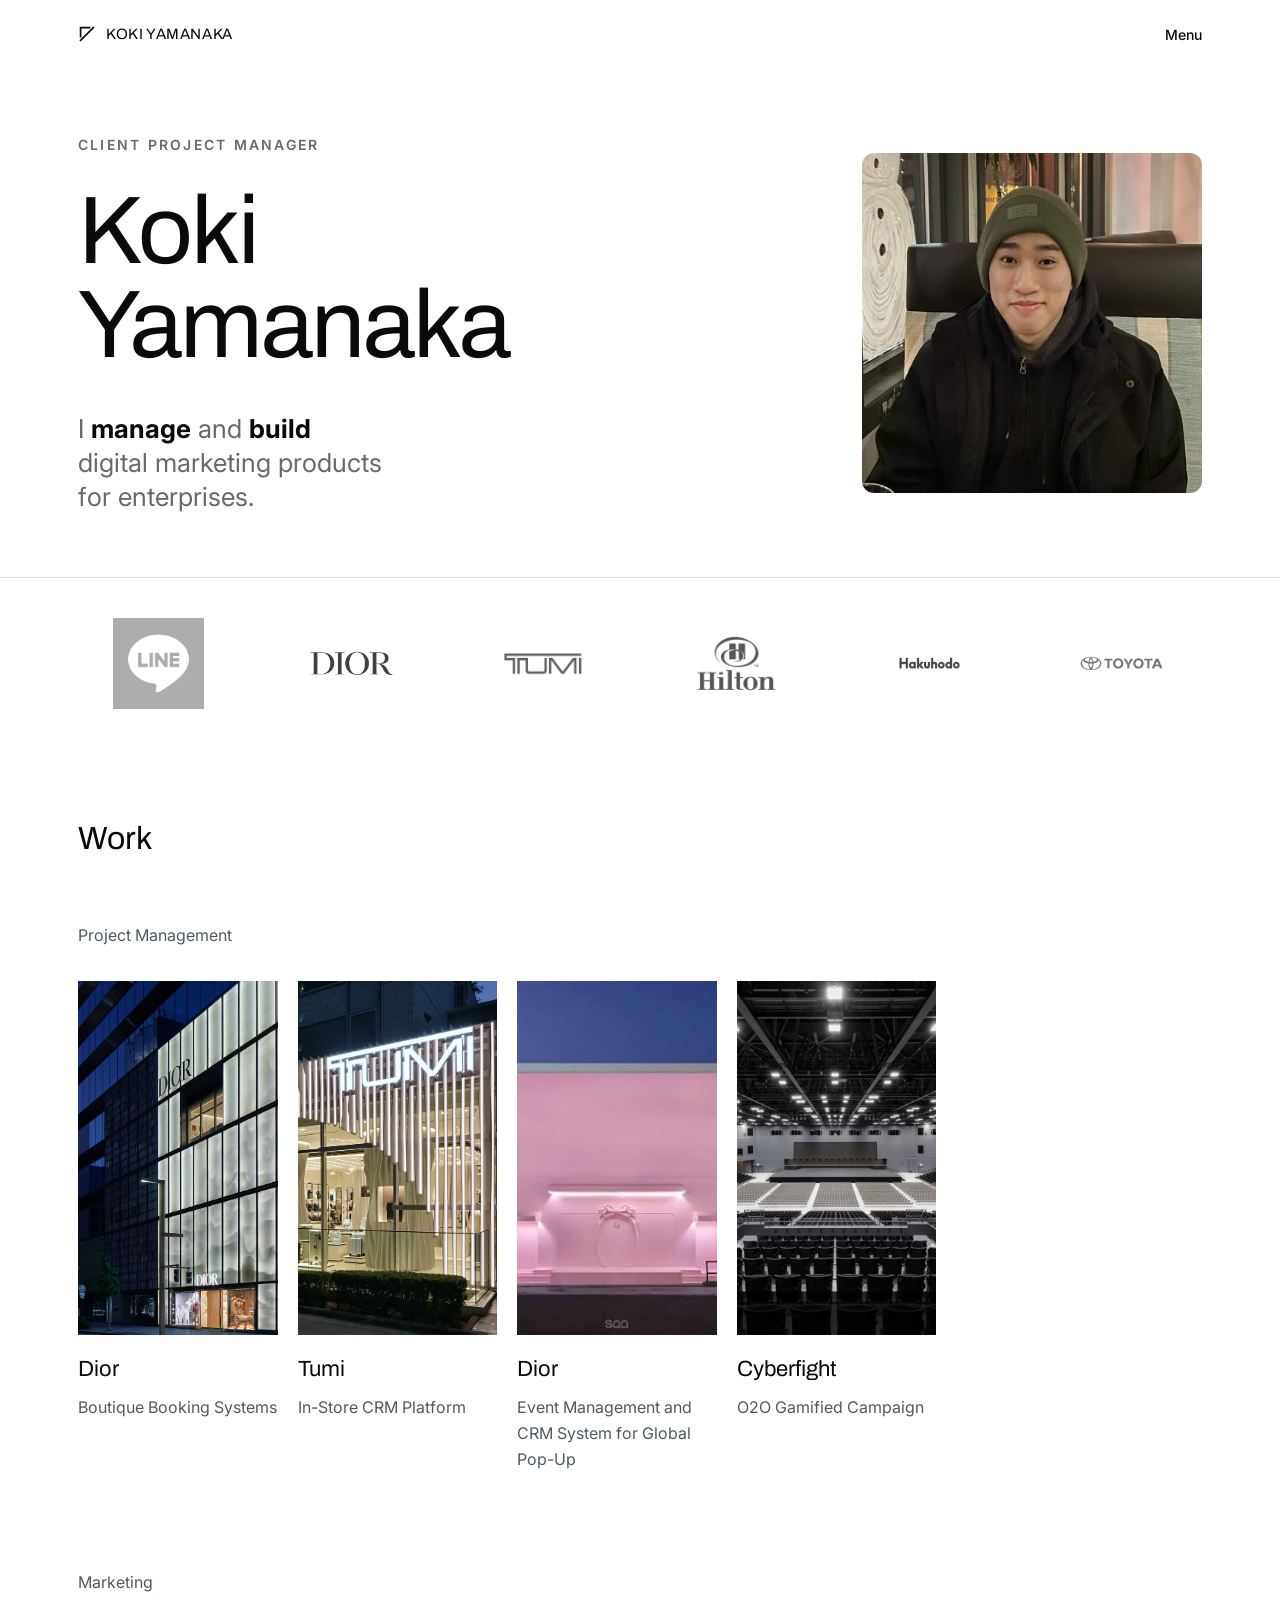
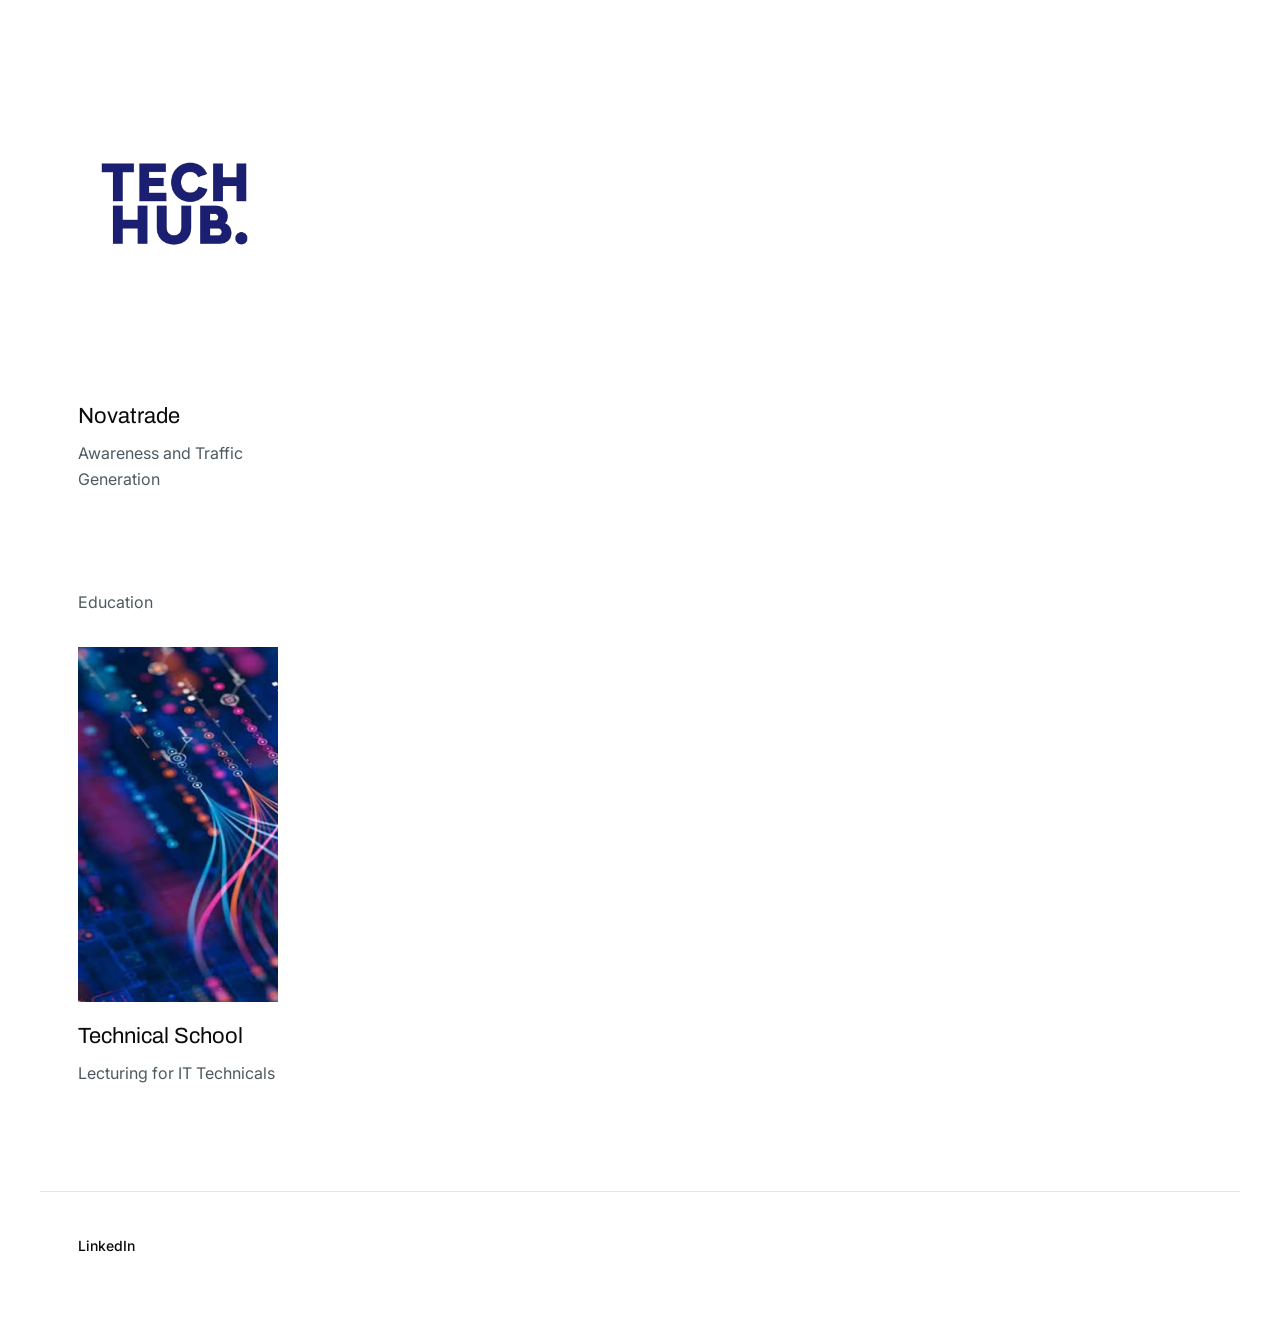
==== index.html @ e5ce642e "Add portrait to homepage hero Co-Authored-By: Claude Sonnet 5.5 <noreply@anthropic.com>" ====
<!DOCTYPE html>
<html lang="en">
<head>
<meta charset="UTF-8">
<meta name="viewport" content="width=device-width, initial-scale=1.0">
<title>Koki Yamanaka</title>
<meta name="description" content="Machine learning engineer. I build AI products that actually get used.">
<link rel="preconnect" href="https://fonts.googleapis.com">
<link rel="preconnect" href="https://fonts.gstatic.com" crossorigin>
<link rel="stylesheet" href="https://fonts.googleapis.com/css2?family=Archivo:wght@400;600;700&family=Inter:wght@400;500;600;700&display=swap">
<link rel="stylesheet" href="case-study.css?v=32">
</head>
<body class="cs-page">

<header class="cs-header">
  <div class="cs-header-inner cs-container">
    <a class="cs-brand" href="index.html" aria-label="Koki Yamanaka — home">
      <svg class="cs-brand-mark" viewBox="0 0 28 28" aria-hidden="true">
        <path d="M4 24 24 4M4 4h14M4 4v14" fill="none" stroke="currentColor" stroke-width="2.6" stroke-linecap="square"/>
      </svg>
      <span>Koki Yamanaka</span>
    </a>
    <button class="cs-menu-toggle" id="menuToggle" type="button" aria-expanded="false" aria-controls="siteMenu">
      <span class="cs-menu-toggle-label">Menu</span>
    </button>
  </div>
</header>

<nav class="cs-menu" id="siteMenu" hidden>
  <div class="cs-menu-inner cs-container">
    <a href="index.html">Portfolio</a>
    <a href="about.html">Profile</a>
    <a href="https://www.linkedin.com/in/koki-yamanaka-48b186243" target="_blank" rel="noopener">LinkedIn</a>
  </div>
</nav>

<main>

  <!-- ========== HERO ========== -->
  <section class="cs-container cs-hero home-hero">
    <div class="home-hero-text">
      <p class="home-hero-role">Client Project Manager</p>
      <h1 class="home-hero-name">Koki<br>Yamanaka</h1>
      <p class="home-hero-tagline">I <strong>manage</strong> and <strong>build</strong><br>digital marketing products<br>for enterprises.</p>
    </div>
    <img class="home-hero-photo" src="images/hero-portrait.jpg" alt="Portrait of Koki Yamanaka">
  </section>

  <!-- ========== WORKED WITH ========== -->
  <section class="worked-with" aria-label="Clients I have worked with">
   <div class="cs-container">
    <ul class="logo-strip">
      <li class="logo-slot">
        <img src="images/clients/line.webp" alt="LINE" hidden>
        <span>LINE</span>
      </li>
      <li class="logo-slot">
        <img src="images/clients/dior.png" alt="Dior" hidden>
        <span>Dior</span>
      </li>
      <li class="logo-slot">
        <img src="images/clients/tumi.png" alt="Tumi" hidden>
        <span>Tumi</span>
      </li>
      <li class="logo-slot">
        <img src="images/clients/hilton.png" alt="Hilton" hidden>
        <span>Hilton</span>
      </li>
      <li class="logo-slot">
        <img src="images/clients/hakuhodo.jpeg" alt="Hakuhodo" hidden>
        <span>Hakuhodo</span>
      </li>
      <li class="logo-slot">
        <img src="images/clients/toyota.png" alt="Toyota" hidden>
        <span>Toyota</span>
      </li>
    </ul>
   </div>
  </section>

  <!-- ========== WORK LIST ========== -->
  <section class="cs-section cs-container" id="work">
    <h2 class="cs-section-title">Work</h2>
    <div class="cs-section-body">
      <p>Project Management</p>
    </div>

    <div class="work-list">

      <a class="work-item" href="dior.html">
        <figure class="media-slot" style="--ar: 16/10;">
          <img src="images/dior/hero.avif" alt="Dior boutique storefront">
          <figcaption>Dior</figcaption>
        </figure>
        <div class="work-item-text">
          <h3>Dior</h3>
          <p>Boutique Booking Systems</p>
        </div>
      </a>

      <a class="work-item" href="tumi.html">
        <figure class="media-slot" style="--ar: 16/10;">
          <img src="images/tumi/hero.webp" alt="Tumi flagship storefront in Omotesando at night" style="object-position: 79% 50%;">
          <figcaption>Tumi</figcaption>
        </figure>
        <div class="work-item-text">
          <h3>Tumi</h3>
          <p>In-Store CRM Platform</p>
        </div>
      </a>

      <a class="work-item" href="dior-addict.html">
        <figure class="media-slot" style="--ar: 16/10;">
          <img src="images/dior-addict/hero.jpeg" alt="Dior Addict pop-up event venue exterior in Shibuya">
          <figcaption>Dior Addict</figcaption>
        </figure>
        <div class="work-item-text">
          <h3>Dior</h3>
          <p>Event Management and CRM System for Global Pop-Up</p>
        </div>
      </a>

      <a class="work-item" href="new-project.html">
        <figure class="media-slot" style="--ar: 16/10;">
          <img src="images/cyberfight/hero.png" alt="Cyberfight wrestling event">
          <figcaption>Cyberfight</figcaption>
        </figure>
        <div class="work-item-text">
          <h3>Cyberfight</h3>
          <p>O2O Gamified Campaign</p>
        </div>
      </a>

      <!-- TODO: add more case studies here as they're built -->

    </div>

    <div class="cs-section-body work-group-label">
      <p>Marketing</p>
    </div>

    <div class="work-list">

      <a class="work-item" href="novatrade.html">
        <figure class="media-slot media-slot--fit" style="--ar: 16/10;">
          <img src="images/novatrade/hero-2.jpg" alt="Novatrade">
          <figcaption>Novatrade</figcaption>
        </figure>
        <div class="work-item-text">
          <h3>Novatrade</h3>
          <p>Awareness and Traffic Generation</p>
        </div>
      </a>

      <!-- TODO: add marketing projects here -->

    </div>

    <div class="cs-section-body work-group-label" id="education">
      <p>Education</p>
    </div>

    <div class="work-list">

      <a class="work-item" href="technical-school.html">
        <figure class="media-slot" style="--ar: 16/10;">
          <img src="images/technical-school/hero.jpeg" alt="Technical school lecture">
          <figcaption>Technical School</figcaption>
        </figure>
        <div class="work-item-text">
          <h3>Technical School</h3>
          <p>Lecturing for IT Technicals</p>
        </div>
      </a>

    </div>
  </section>

  <footer class="cs-footer cs-container">
    <a href="https://www.linkedin.com/in/koki-yamanaka-48b186243" target="_blank" rel="noopener">LinkedIn</a>
  </footer>

</main>

<script>
  document.querySelectorAll('.logo-slot img').forEach(function (img) {
    var show = function () { img.hidden = false; img.nextElementSibling.hidden = true; };
    if (img.complete && img.naturalWidth > 0) show(); else img.addEventListener('load', show);
  });

  document.querySelectorAll('.media-slot > img').forEach(function (img) {
    var markEmpty = function () { img.closest('.media-slot').classList.add('is-empty'); };
    if (img.complete && img.naturalWidth === 0) {
      markEmpty();
    } else {
      img.addEventListener('error', markEmpty);
    }
  });

  (function () {
    var toggle = document.getElementById('menuToggle');
    var menu = document.getElementById('siteMenu');
    var label = toggle.querySelector('.cs-menu-toggle-label');

    toggle.addEventListener('click', function () {
      var willOpen = menu.hidden;
      menu.hidden = !willOpen;
      toggle.setAttribute('aria-expanded', String(willOpen));
      label.textContent = willOpen ? 'Close' : 'Menu';
    });
  })();
</script>

</body>
</html>
---- case-study.css ----
/* ===================================================================
   Case study template — shared across all portfolio case studies.
   Design tokens derived from konrad-design-system.md
   =================================================================== */

:root {
  --cs-text: #0a0a0a;         /* headings, primary text */
  --cs-body: #4e5a61;         /* paragraph copy — slate grey-blue */
  --cs-meta: #676a6c;         /* nav, captions, metadata */
  --cs-muted: #ababab;        /* eyebrow borders, quiet labels */
  --cs-line: #e5e5e5;         /* hairline dividers */
  --cs-bg: #ffffff;
  --cs-slot-bg: #ffffff;      /* empty media-slot fill */
  --cs-slot-border: #d4d4d2;  /* empty media-slot dashed border */
  --cs-accent: #bb162c;       /* use sparingly — swap for brand color per project */

  --cs-font-display: "Archivo", "Helvetica Neue", Arial, sans-serif;
  --cs-font-body: "Inter", -apple-system, "Hiragino Sans", "Noto Sans JP", sans-serif;

  --cs-measure: 720px;        /* comfortable reading width for paragraphs */
  --cs-page: 1200px;          /* max width of the page column */
  --cs-gutter: clamp(14px, 3vw, 38px);  /* symmetrical side margin (-40%) */

  --cs-space-title-body: 56px;  /* section header -> paragraph */
  --cs-space-body-media: 56px;  /* paragraph -> image asset(s) */
}

html {
  overflow-x: hidden;
}

.cs-page {
  margin: 0;
  background: var(--cs-bg);
  color: var(--cs-body);
  font-family: var(--cs-font-body);
  line-height: 1.65;
  font-size: 16px;
  max-width: 100vw;
}

.cs-page * { box-sizing: border-box; }

.cs-page :where(figure, h1, h2, h3, p) {
  margin: 0;
}

.cs-container {
  max-width: var(--cs-page);
  margin: 0 auto;
  padding: 0 var(--cs-gutter);
}

/* ---------- header ---------- */

.cs-header {
  position: sticky;
  top: 0;
  z-index: 60;
  background: transparent;
}

.cs-header-inner {
  display: flex;
  align-items: center;
  justify-content: space-between;
  padding: 22px var(--cs-gutter);
}

.cs-brand {
  display: flex;
  align-items: center;
  gap: 10px;
  color: var(--cs-text);
  text-decoration: none;
  font-family: var(--cs-font-display);
  font-weight: 400;
  font-size: 15px;
  letter-spacing: 0.04em;
  text-transform: uppercase;
}

.cs-brand:hover { color: var(--cs-accent); }

.cs-brand-mark {
  width: 18px;
  height: 18px;
  flex-shrink: 0;
}

.cs-menu-toggle {
  background: none;
  border: none;
  padding: 0;
  margin: 0;
  color: var(--cs-text);
  font-family: var(--cs-font-body);
  font-weight: 500;
  font-size: 14px;
  cursor: pointer;
}

.cs-menu-toggle:hover { color: var(--cs-accent); }

/* ---------- menu panel ---------- */

.cs-menu {
  position: fixed;
  inset: 0;
  z-index: 50;
  background: var(--cs-bg);
}

.cs-menu[hidden] { display: none; }

.cs-menu-inner {
  height: 100%;
  display: flex;
  flex-direction: column;
  align-items: flex-start;
  justify-content: center;
  gap: 22px;
  padding-top: 72px;
}

.cs-menu-inner a {
  font-family: var(--cs-font-display);
  font-weight: 400;
  font-size: clamp(28px, 5vw, 44px);
  color: var(--cs-text);
  text-decoration: none;
}

.cs-menu-inner a:hover { color: var(--cs-accent); }

/* ---------- profile photo (About page) ---------- */

.about-avatar {
  width: 160px;
  aspect-ratio: 1 / 1;
  margin: 0 0 28px;
  border-radius: 50%;
  overflow: hidden;
}

.about-avatar img {
  display: block;
  width: 100%;
  height: 100%;
  object-fit: cover;
}

/* ---------- row label: short caption above a media block ---------- */

.row-label {
  font-family: var(--cs-font-body);
  font-size: 12px;
  font-weight: 600;
  letter-spacing: 0.08em;
  text-transform: uppercase;
  color: var(--cs-meta);
  margin: 30px 0 12px;
}

.cs-section-body + .row-label {
  margin-top: var(--cs-space-body-media);
}

/* ---------- hero ---------- */

.cs-hero {
  padding-top: 40px;
  padding-bottom: 56px;
}

.cs-eyebrow {
  display: inline-block;
  font-family: var(--cs-font-body);
  font-size: 11px;
  font-weight: 600;
  letter-spacing: 0.08em;
  text-transform: uppercase;
  color: var(--cs-text);
  background: #f3f3f3;
  border: 1px solid var(--cs-line);
  border-radius: 6px;
  padding: 6px 12px;
  margin-bottom: 24px;
}

.cs-title {
  font-family: var(--cs-font-display);
  font-weight: 400;
  font-size: clamp(40px, 6vw, 64px);
  line-height: 1;
  color: var(--cs-text);
  margin: 0 0 28px;
  text-wrap: balance;
}

/* role line under the name on the homepage hero */
.cs-role {
  font-family: var(--cs-font-display);
  font-weight: 400;
  font-size: 18px;
  line-height: 1.3;
  color: var(--cs-text);
  margin: 0 0 20px;
}

.cs-tagline {
  font-size: 18px;
  color: var(--cs-body);
  margin: 0;
  max-width: var(--cs-measure);
}

/* ---------- sections ---------- */

.cs-section {
  padding-top: 64px;
  padding-bottom: 64px;
}

.cs-section-title {
  font-family: var(--cs-font-display);
  font-weight: 400;
  font-size: clamp(24px, 3vw, 32px);
  color: var(--cs-text);
  margin: 0 0 var(--cs-space-title-body);
}

.cs-section-body {
  max-width: var(--cs-measure);
}

/* any image asset following body copy gets the same top gap,
   whether it's a single media-slot or a media-group */
.cs-section-body + .media-slot,
.cs-section-body + .media-group {
  margin-top: var(--cs-space-body-media);
}

/* consecutive media blocks (not the first one after body copy)
   get a smaller default gap between each other */
.media-slot + .media-slot,
.media-slot + .media-group,
.media-group + .media-slot,
.media-group + .media-group {
  margin-top: 30px;
}

.cs-section-body p {
  margin: 0 0 16px;
}

.cs-section-body p:last-child { margin-bottom: 0; }

/* ---------- media slots ----------
   Drop your prepared image at the given `src`. Until the file exists,
   the slot renders as a labeled placeholder so the backbone stays
   readable. Group multiple screenshots into one image on your side
   before attaching — one <img> per slot, not per screenshot. */

.media-slot {
  position: relative;
  display: block;
  width: 100%;
  aspect-ratio: var(--ar, 16 / 10);
  background: var(--cs-slot-bg);
  overflow: hidden;
}

.media-slot img,
.media-slot video {
  width: 100%;
  height: 100%;
  object-fit: cover;
  display: block;
}

.media-slot figcaption {
  display: none;
}

.media-slot.is-empty {
  border: 1px dashed var(--cs-slot-border);
  display: flex;
  align-items: center;
  justify-content: center;
}

/* direct child only: a dark-grid card's image must never be hidden because a
   neighbouring card's image is missing (the grid shares one outer figure) */
.media-slot.is-empty > img { display: none; }

.media-slot.is-empty figcaption {
  display: block;
  color: var(--cs-muted);
  font-size: 11px;
  font-weight: 600;
  letter-spacing: 0.06em;
  text-transform: uppercase;
  text-align: center;
  padding: 16px;
}

/* dark variant: black fill instead of the default light placeholder */

.media-slot--dark {
  background: #000;
}

.media-slot--dark.is-empty {
  border-color: rgba(255, 255, 255, 0.25);
}

.media-slot--dark.is-empty figcaption {
  color: rgba(255, 255, 255, 0.55);
}

/* swaps the flat black fill for a photo, used behind the Stakeholders card */
.media-slot--photo-bg {
  background: var(--bg) center / cover no-repeat;
}

/* three phone screens centered inside a .media-slot--dark */

.phone-row {
  display: flex;
  align-items: center;
  justify-content: center;
  gap: 24px;
  height: 100%;
  width: 100%;
  padding: 24px;
}

/* the phones sit side-by-side in a row, not stacked — override the
   generic "consecutive media blocks" vertical-gap rule for this context */
.phone-row .media-slot + .media-slot {
  margin-top: 0;
}

.media-slot--phone {
  width: 28.8%;
  height: auto;
  min-height: 0;
  aspect-ratio: 9 / 16;
  flex: 0 0 auto;
  border-radius: 20px;
  border: 6px solid #3a3a3a;
}

/* left phone: zoom the screenshot out 20% so more of the frame is visible */
/* left phone's source image is narrower than the standard 9:16 frame —
   shrink its width to match the image's own ratio instead of letterboxing */
.phone-row .media-slot--phone {
  width: 25.5%;
  aspect-ratio: 720 / 1446;
}

.phone-row .media-slot--phone img {
  object-fit: cover;
}

.phone-row--platform .media-slot--phone img {
  object-fit: contain;
}

.phone-row--solution .media-slot--phone img {
  transform: scale(0.98);
}

/* Two-frame solution row: the left frame spans the removed middle slot.
   Its height is NOT derived from its width (a width/aspect-ratio pairing
   can only match the sibling at one viewport size). Instead the row sizes
   to its content and stretches every frame to the tallest one, so the wide
   frame is exactly the small frame's height at any width. */
.phone-row--solution-wide-left {
  height: auto;
  align-items: stretch;
}

/* Each frame takes its own image's exact ratio. box-sizing: content-box makes
   aspect-ratio govern the content box (the box the image fills) rather than
   the border box, so the 6px border can't leave a letterbox strip. The frames
   share the row via flex-grow weights in the ratio of the two image widths at
   equal height (wide : small = (1714/1018) : (630/1280)), so their heights are
   equal at any viewport and they fill the row with no slack. The gap and
   borders are subtracted before the space is divided, so nothing overflows. */
.phone-row--solution-wide-left .media-slot--phone {
  box-sizing: content-box;
  flex: 1 1 0;
  min-width: 0;
}

.phone-row--solution-wide-left .media-slot--phone:first-child {
  flex-grow: calc((1714 / 1018) / (630 / 1280));
  aspect-ratio: 1714 / 1018;
}

.phone-row--solution-wide-left .media-slot--phone:nth-child(2) {
  flex-grow: 1;
  aspect-ratio: 630 / 1280;
}

.phone-row--solution-wide-left .media-slot--phone img {
  object-fit: contain;
}

/* Appointment Platform — every frame is the same height; width follows each
   image's own ratio. Sizing from height (not width %) is what keeps them equal. */
.phone-row--platform .media-slot--phone {
  height: 100%;
  width: auto;
  border-radius: 20px;
}

.phone-row--platform .media-slot--phone:first-child {
  aspect-ratio: 1306 / 1022;
}

.phone-row--platform .media-slot--phone:nth-child(2) {
  aspect-ratio: 690 / 1258;
}

.phone-row--platform .media-slot--phone:nth-child(3) {
  aspect-ratio: 658 / 1252;
}


.phone-row .media-slot--phone:first-child img {
  transform: scale(0.87);
}

.phone-row .media-slot--phone:nth-child(3) img {
  transform: scale(0.87);
}

.phone-row--solution .media-slot--phone:nth-child(3) img {
  transform: scale(0.97);
}

/* Dior Addict Solution row: real screenshots, no zoom correction needed */
.phone-row--addict-fit .media-slot--phone:first-child img,
.phone-row--addict-fit .media-slot--phone:nth-child(3) img {
  transform: none;
}

/* Dior Addict check-in rows: each frame wraps its image, so the frame's
   content box takes the image's own browser-decoded ratio (EXIF-safe) —
   every frame in a row shares one height, nothing is cropped or letterboxed. */
.phone-row--addict-shots .media-slot--phone {
  height: 100%;
  width: calc((100% - 48px) / 3);
  aspect-ratio: auto;
}

.phone-row--addict-shots .media-slot--phone img,
.phone-row--addict-shots .media-slot--phone:first-child img,
.phone-row--addict-shots .media-slot--phone:nth-child(3) img {
  width: 100%;
  height: 100%;
  object-fit: cover;
  transform: none;
}

/* Opportunity row: left phone zoomed in 7%, right phone zoomed out 7%, over the shared 0.87 */
.phone-row--opportunity .media-slot--phone:first-child img {
  transform: scale(0.93);
}

.phone-row--opportunity .media-slot--phone:nth-child(3) img {
  transform: scale(0.95);
}

/* platform frames already match their images exactly — no zoom correction */
.phone-row--platform .media-slot--phone:first-child img,
.phone-row--platform .media-slot--phone:nth-child(2) img,
.phone-row--platform .media-slot--phone:nth-child(3) img {
  transform: none;
}

/* Single-frame platform row (Tumi CRM). The frame takes the image's exact
   ratio on its content box (content-box sizing, so the 6px border can't
   leave a strip), and its height is the row minus the border so the border
   box lands exactly inside the row instead of 6px into the padding. */
.phone-row--platform-single .media-slot--phone:first-child {
  box-sizing: content-box;
  height: calc(100% - 12px);
  aspect-ratio: 1576 / 974;
}

/* dark grid: grey label cards laid out on a .media-slot--dark
   (full / wide + narrow / full). Container height follows content. */

.dark-grid {
  display: grid;
  grid-template-columns: repeat(12, 1fr);
  gap: 24px;
  padding: 24px;
}

/* border matches .media-slot--phone (Appointment Platform frames) exactly */
.dark-card {
  grid-column: span 12;
  background: #fff;
  border: 6px solid #3a3a3a;
  border-radius: 20px;
  padding: 14px 12px 12px;
}

/* only image-less scaffold cards get a placeholder height; a card with an
   image must size purely from the image so nothing can inflate the box */
.dark-card:not(:has(img)) {
  min-height: 240px;
}

.dark-card--wide   { grid-column: span 8; }
.dark-card--narrow { grid-column: span 4; }

/* matches .cs-section-title so card labels read like section headers */
.dark-card-label {
  font-family: var(--cs-font-display);
  font-weight: 400;
  font-size: clamp(24px, 3vw, 32px);
  color: #000;
  margin: 0;
}

/* card image sits below the label; the card grows to fit it.
   object-fit must be overridden here — the generic .media-slot img rule
   leaks `cover` into this card and would crop the picture's sides. */
.dark-card img {
  display: block;
  width: 100%;
  height: auto;
  object-fit: contain;
  margin-top: 16px;
  border-radius: 10px;
}

/* two images side by side inside a card, left 45% / right 55% */
.dark-card-pair {
  display: grid;
  grid-template-columns: 45fr 55fr;
  gap: 16px;
  align-items: start;
  margin-top: 16px;
}

.dark-card-pair img {
  margin-top: 0;
}

/* one-sentence caption under a card label; the image below keeps its 16px gap */
.dark-card-caption {
  font-family: var(--cs-font-body);
  font-size: 15px;
  line-height: 1.5;
  color: #000;
  max-width: var(--cs-measure);
  margin: 6px 0 0;
}

/* in a loose card, a caption that follows an image gets double spacing */
.dark-card--loose img + .dark-card-caption {
  margin-top: 32px;
}

/* full-bleed variant for hero-scale imagery */

.media-slot--bleed { --ar: 21 / 10; }

/* shifts the visible crop down 10% from center (TUMI hero) */
.media-slot--hero-shift img { object-position: 50% 30%; }

/* groups: side-by-side media-slots */

.media-group {
  display: grid;
  gap: 30px;
  margin-top: 0;
}

.media-group--2 { grid-template-columns: 1fr 1fr; }
.media-group--3 { grid-template-columns: repeat(3, 1fr); }
.media-group--asym { grid-template-columns: 1.3fr 1fr; }

/* ---------- work list (main page) ---------- */

.work-list {
  display: flex;
  gap: 20px;
  margin-top: 32px;
  overflow-x: auto;
  scrollbar-width: none;
  scroll-snap-type: x proximity;
}

.work-list::-webkit-scrollbar { display: none; }

/* four cards per row; extra cards scroll sideways */
.work-item {
  display: block;
  flex: 0 0 calc((100% - 60px) / 4 * 0.75);
  min-width: 0;
  color: inherit;
  text-decoration: none;
  scroll-snap-align: start;
}

/* short-form (9:16) card images — landscape artwork is cropped to fit */
.work-item .media-slot { aspect-ratio: 9 / 16; }

.work-item-text {
  margin-top: 16px;
}

.work-item-text h3 {
  font-family: var(--cs-font-display);
  font-weight: 400;
  font-size: 22px;
  color: var(--cs-text);
  margin: 0 0 6px;
}

.work-item-text p {
  color: var(--cs-body);
  margin: 0;
}

.work-item:hover .work-item-text h3 { color: var(--cs-accent); }

@media (max-width: 900px) {
  .work-item { flex-basis: calc((100% - 20px) / 2.4 * 0.75); }
}

/* ---------- bento (My Duties) ---------- */

.cs-bento {
  display: grid;
  grid-template-columns: repeat(12, 1fr);
  gap: 16px;
  margin-top: 40px;
}

.cs-bento-card {
  grid-column: span 12;
  background: var(--cs-slot-bg);
  border: 1px solid var(--cs-line);
  border-radius: 8px;
  padding: 20px;
}

.cs-bento-card--half { grid-column: span 6; }
.cs-bento-card--wide { grid-column: span 8; }
.cs-bento-card--third { grid-column: span 4; }

.cs-bento-label {
  font-family: var(--cs-font-body);
  font-size: 11px;
  font-weight: 700;
  letter-spacing: 0.08em;
  text-transform: uppercase;
  color: var(--cs-meta);
  margin: 0 0 14px;
}

.cs-bento-card .media-group,
.cs-bento-card .media-slot { margin-top: 0; }

.cs-bento-card .media-slot + .cs-bento-caption,
.cs-bento-card .media-group + .cs-bento-caption {
  margin-top: 14px;
}

.cs-bento-caption {
  font-size: 14px;
  color: var(--cs-body);
  margin: 0;
}

/* ---------- footer ---------- */

.cs-footer {
  border-top: 1px solid var(--cs-line);
  padding-top: 40px;
  padding-bottom: 64px;
  margin-top: 40px;
}

.cs-footer a {
  color: var(--cs-text);
  font-size: 14px;
  text-decoration: none;
  font-weight: 500;
}

.cs-footer a:hover { color: var(--cs-accent); }

/* ---------- responsive ---------- */

@media (max-width: 720px) {
  .media-group--2,
  .media-group--3,
  .media-group--asym {
    grid-template-columns: 1fr;
  }

  .cs-bento-card,
  .cs-bento-card--half,
  .cs-bento-card--wide,
  .cs-bento-card--third,
  .dark-card--wide,
  .dark-card--narrow {
    grid-column: span 12;
  }

  .cs-section { padding-top: 44px; padding-bottom: 44px; }
}

/* ---------- about: experience + skill cards ---------- */

.exp-list { display: grid; gap: 56px; max-width: var(--cs-measure); }

.exp-head {
  display: flex;
  justify-content: space-between;
  align-items: baseline;
  gap: 16px;
  margin-bottom: 12px;
}

.exp-head h3 {
  font-family: var(--cs-font-display);
  font-weight: 600;
  font-size: 18px;
  color: var(--cs-text);
}

.exp-dates { font-size: 14px; color: var(--cs-meta); white-space: nowrap; }

.exp-item p { margin: 0; }
.exp-item ul:not(.skill-list) { margin: 0; padding-left: 20px; }
.exp-item li + li { margin-top: 8px; }

.skill-list {
  display: flex;
  flex-wrap: wrap;
  gap: 8px;
  list-style: none;
  margin: 20px 0 0;
  padding: 0;
}

.exp-item .skill-list li + li { margin-top: 0; }

.skill-card {
  padding: 6px 16px;
  border: 1px solid var(--cs-line);
  border-radius: 40%;
  font-size: 13px;
  line-height: 1.4;
  color: var(--cs-text);
  background: #fafafa;
}

@media (max-width: 720px) {
  .exp-head { flex-direction: column; gap: 2px; }
}

/* Uniform phone row — every frame uses the screenshots' own 1220:2712 ratio,
   so all three are the same size and the image fills the frame exactly.
   content-box lets aspect-ratio govern the image area (no letterbox from the
   border). */
.phone-row--uniform .media-slot--phone {
  box-sizing: content-box;
  width: 22%;
  aspect-ratio: 1220 / 2712;
}

.phone-row.phone-row--uniform .media-slot--phone img,
.phone-row.phone-row--uniform .media-slot--phone:first-child img,
.phone-row.phone-row--uniform .media-slot--phone:nth-child(3) img {
  width: 100%;
  height: 100%;
  object-fit: cover;
  transform: none;
}

/* second and later work groups (e.g. Marketing) sit clear of the list above */
.work-list + .work-group-label {
  margin-top: 96px;
}

/* zoomed-out card image: show the whole picture instead of cropping it */
.media-slot--fit {
  background: #fff; /* blends with the white artwork background */
}

.media-slot--fit > img {
  object-fit: contain;
  transform: scale(0.8); /* zoom out 20% */
}


/* ---- embedded slide deck (scrollable) ---- */
.slide-deck {
  max-height: 80vh;
  overflow-y: auto;
  border: 1px solid var(--cs-line);
  background: #f3f4f6;
  padding: 12px;
  display: flex;
  flex-direction: column;
  gap: 12px;
  scroll-snap-type: y proximity;
}
.slide-deck .slide {
  position: relative;
  flex: none;
  width: 100%;
  aspect-ratio: 16 / 9;
  overflow: hidden;
  container-type: inline-size;
  box-shadow: 0 1px 4px rgba(0, 0, 0, .15);
  scroll-snap-align: start;
  text-align: left;
}
.slide-deck .e { position: absolute; margin: 0; }
.slide-deck p { margin: 0; white-space: pre-wrap; }
.slide-deck table { border-collapse: collapse; table-layout: fixed; }
.slide-deck td { vertical-align: top; overflow: hidden; }


/* ---- "I worked with" logo strip ---- */
.worked-with {
  background: var(--cs-bg);
  border-top: 1px solid var(--cs-line);
  padding: 40px 0;
}
.logo-strip {
  list-style: none;
  margin: 0;
  padding: 0;
  display: flex;
  flex-wrap: nowrap;
  align-items: center;
  gap: clamp(8px, 2.5vw, 48px);
}

/* ---- homepage hero ---- */
.home-hero {
  padding-top: 64px;
  padding-bottom: 64px;
  display: grid;
  grid-template-columns: 1fr auto;
  align-items: center;
  gap: 40px;
}
.home-hero-photo {
  width: clamp(140px, 28vw, 340px);
  aspect-ratio: 1;
  object-fit: cover;
  border-radius: 12px;
  display: block;
}
@media (max-width: 560px) {
  .home-hero { grid-template-columns: 1fr; }
  .home-hero-photo { width: 56%; max-width: 240px; }
}
.home-hero-role {
  margin: 0 0 28px;
  font-size: clamp(11px, 1.3vw, 14px);
  font-weight: 600;
  letter-spacing: .16em;
  text-transform: uppercase;
  color: var(--cs-meta);
}
.home-hero-name {
  margin: 0 0 40px;
  font-family: var(--cs-font-display);
  font-weight: 400;
  font-size: clamp(48px, 8vw, 96px);
  line-height: .98;
  letter-spacing: -0.02em;
  color: var(--cs-text);
}
.home-hero-tagline {
  margin: 0;
  max-width: 20em;
  font-size: clamp(17px, 2.2vw, 26px);
  line-height: 1.3;
  color: var(--cs-meta);
}
.home-hero-tagline strong { font-weight: 700; color: var(--cs-text); }
.logo-slot {
  flex: 1 1 0;
  min-width: 0;
  height: clamp(47px, 9.1vw, 91px);
  display: flex;
  align-items: center;
  justify-content: center;
  font-family: var(--cs-font-display);
  font-size: clamp(11px, 1.8vw, 22px);
  font-weight: 700;
  color: var(--cs-muted);
  white-space: nowrap;
}
.logo-slot img { height: 100%; width: auto; max-width: 100%; object-fit: contain; filter: grayscale(1); mix-blend-mode: multiply; opacity: .75; }
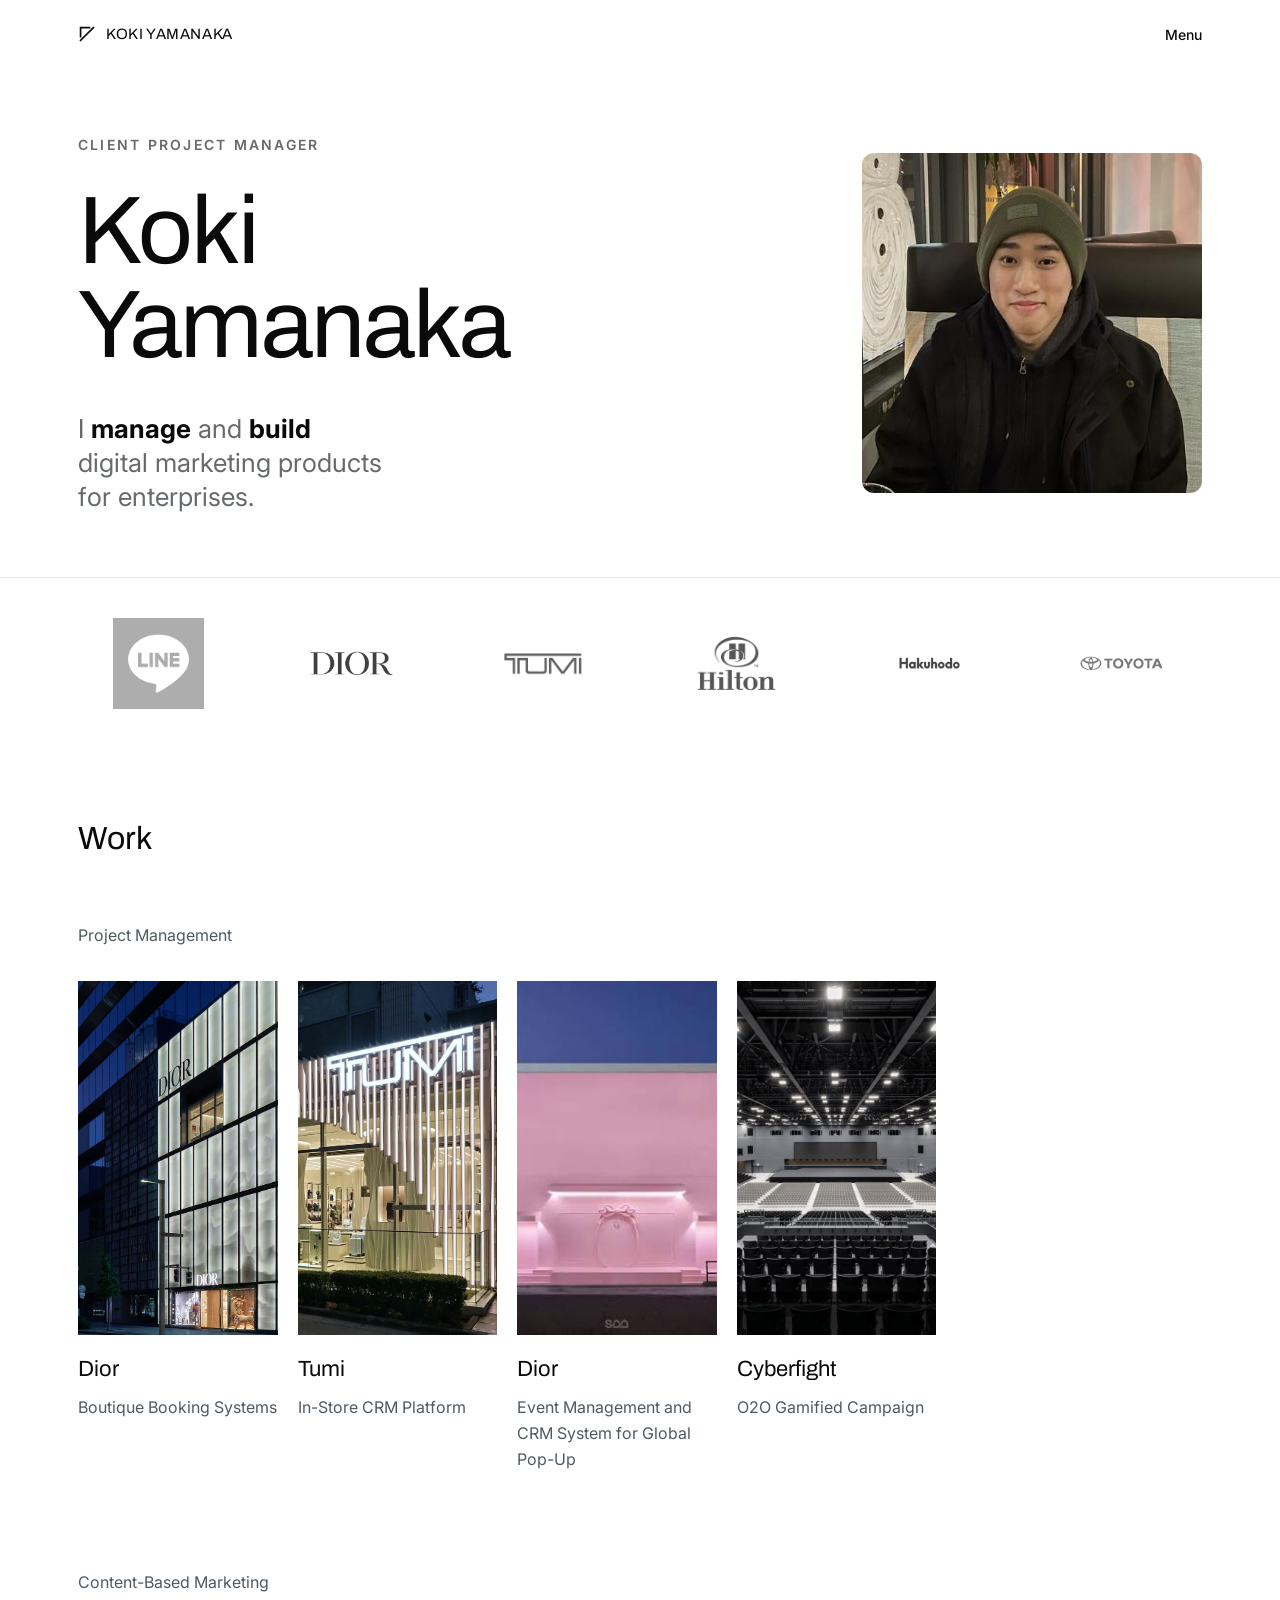
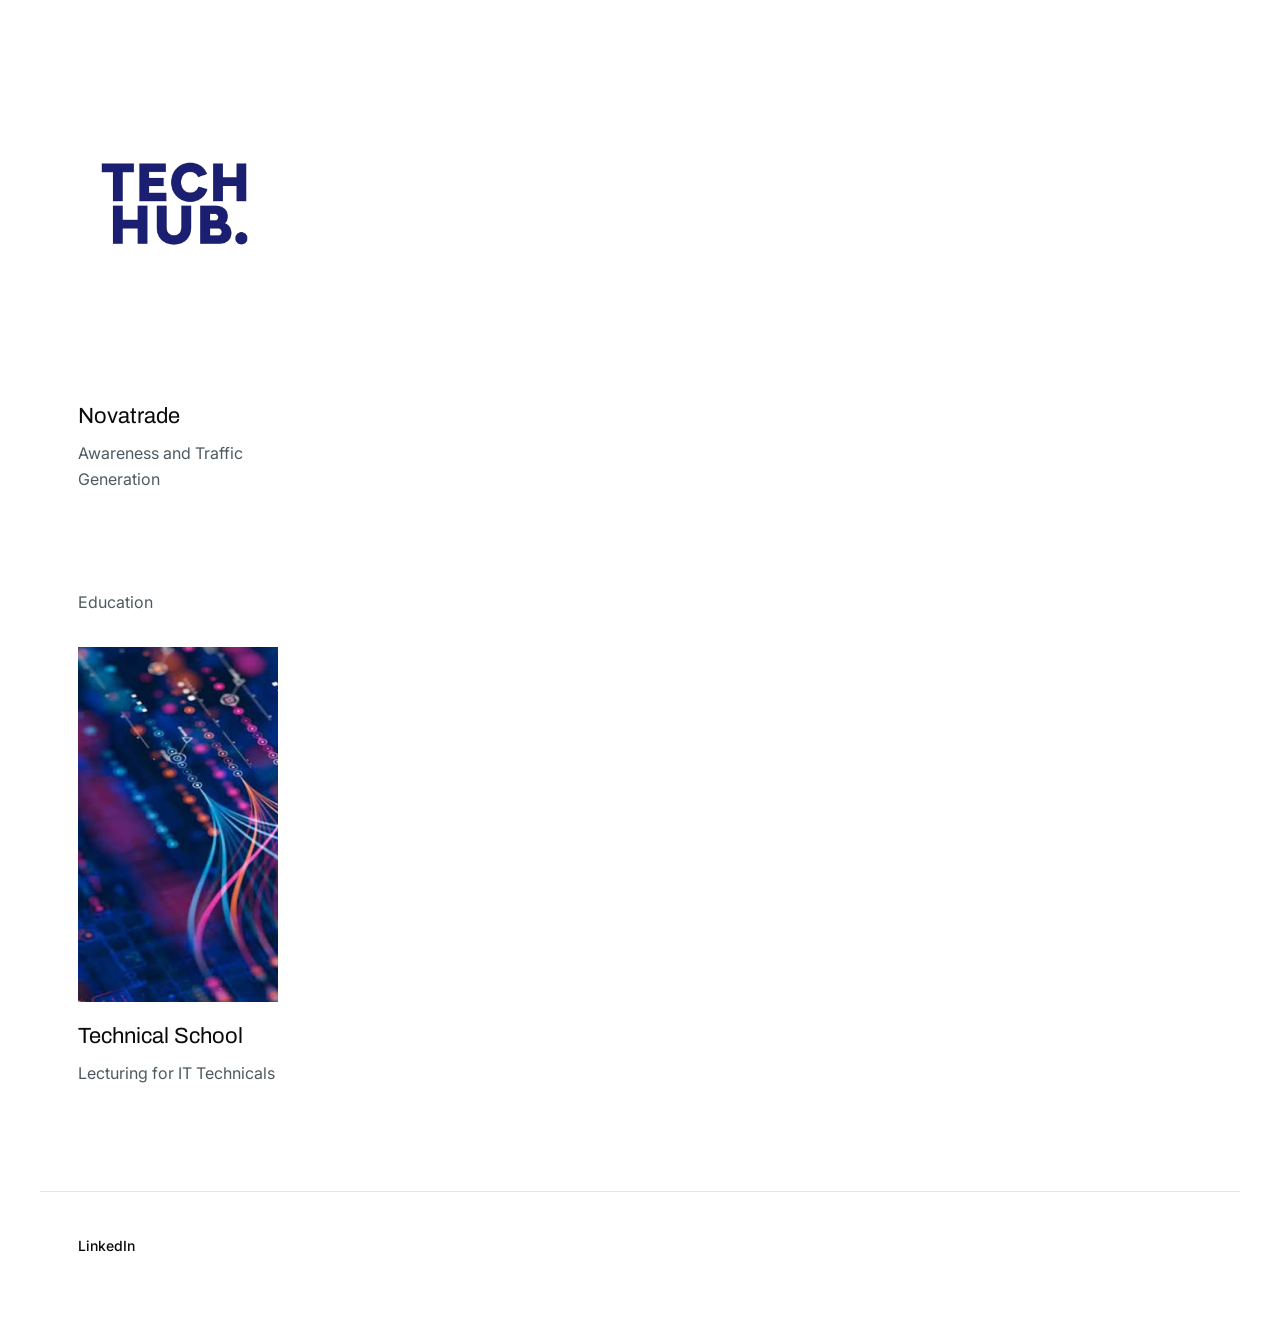
==== commit f34fde28: "Relabel Marketing group to Content-Based Marketing Co-Authored-By: Claude Sonnet 5.5 <noreply@anthro" ====
--- a/index.html
+++ b/index.html
@@ -136,7 +136,7 @@
     </div>
 
     <div class="cs-section-body work-group-label">
-      <p>Marketing</p>
+      <p>Content-Based Marketing</p>
     </div>
 
     <div class="work-list">
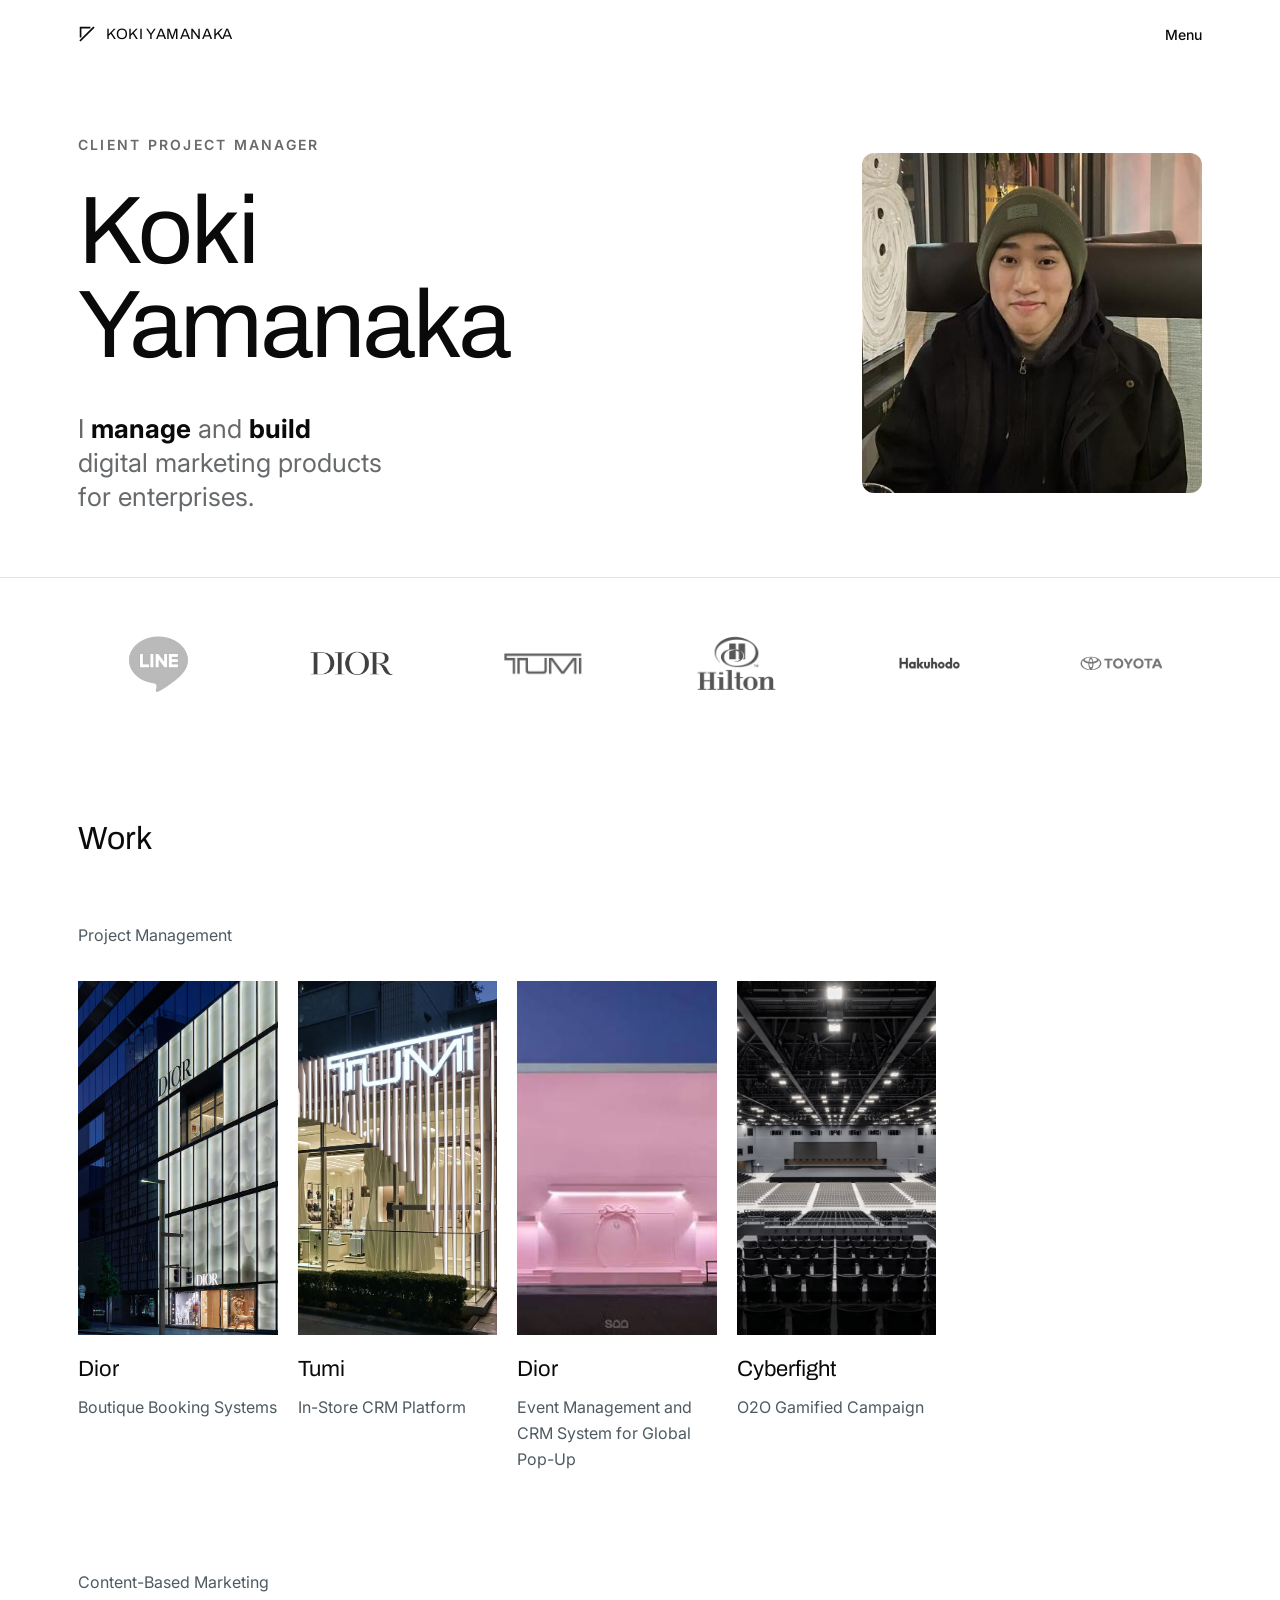
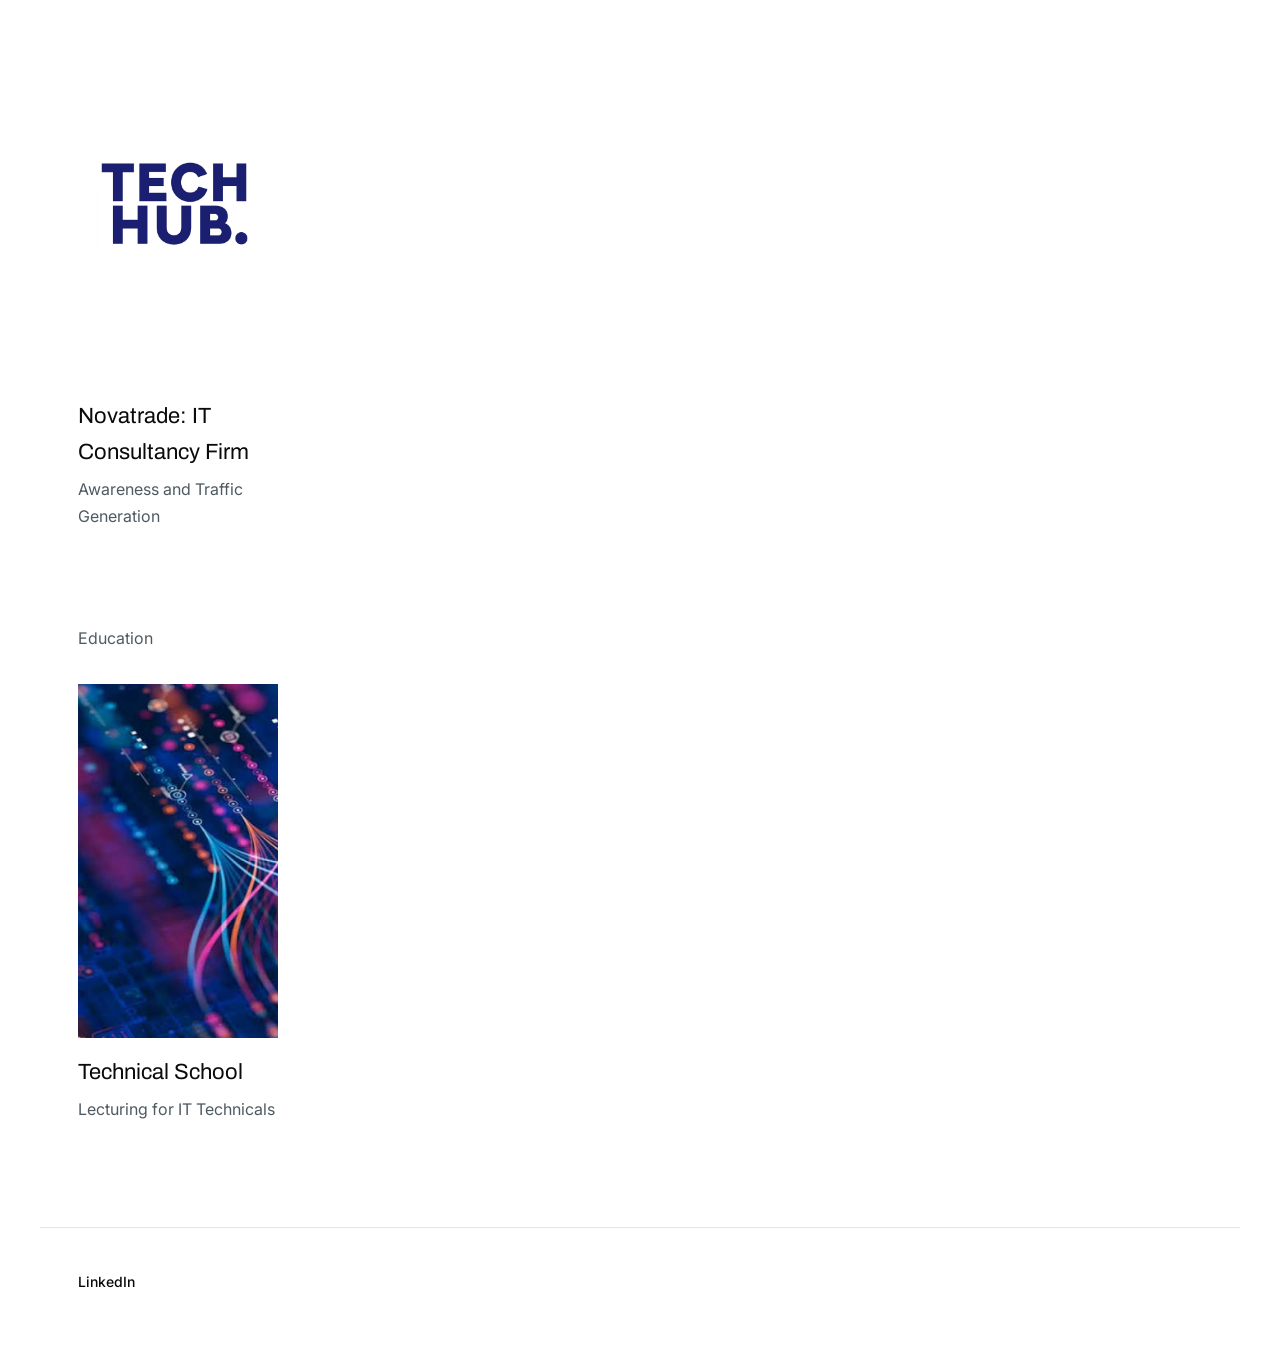
==== commit 6a36dbe0: "Update LINE logo and Novatrade card text Co-Authored-By: Claude Sonnet 5.5 <noreply@anthropic.com>" ====
--- a/index.html
+++ b/index.html
@@ -8,7 +8,7 @@
 <link rel="preconnect" href="https://fonts.googleapis.com">
 <link rel="preconnect" href="https://fonts.gstatic.com" crossorigin>
 <link rel="stylesheet" href="https://fonts.googleapis.com/css2?family=Archivo:wght@400;600;700&family=Inter:wght@400;500;600;700&display=swap">
-<link rel="stylesheet" href="case-study.css?v=32">
+<link rel="stylesheet" href="case-study.css?v=38">
 </head>
 <body class="cs-page">
 
@@ -51,7 +51,7 @@
    <div class="cs-container">
     <ul class="logo-strip">
       <li class="logo-slot">
-        <img src="images/clients/line.webp" alt="LINE" hidden>
+        <img src="images/clients/line.png" alt="LINE" hidden>
         <span>LINE</span>
       </li>
       <li class="logo-slot">
@@ -147,7 +147,7 @@
           <figcaption>Novatrade</figcaption>
         </figure>
         <div class="work-item-text">
-          <h3>Novatrade</h3>
+          <h3>Novatrade: IT Consultancy Firm</h3>
           <p>Awareness and Traffic Generation</p>
         </div>
       </a>
--- a/case-study.css
+++ b/case-study.css
@@ -867,9 +867,14 @@
   border-radius: 12px;
   display: block;
 }
+/* mobile: keep the photo on the right, shrink everything to fit beside it */
+.home-hero-text { min-width: 0; }
 @media (max-width: 560px) {
-  .home-hero { grid-template-columns: 1fr; }
-  .home-hero-photo { width: 56%; max-width: 240px; }
+  .home-hero { gap: 14px; padding-top: 40px; padding-bottom: 40px; }
+  .home-hero-photo { width: 30vw; border-radius: 10px; }
+  .home-hero-role { margin-bottom: 18px; letter-spacing: .1em; }
+  .home-hero-name { font-size: 11.5vw; margin-bottom: 24px; }
+  .home-hero-tagline { font-size: clamp(14px, 4vw, 17px); }
 }
 .home-hero-role {
   margin: 0 0 28px;
@@ -909,4 +914,6 @@
   color: var(--cs-muted);
   white-space: nowrap;
 }
+/* LINE jpg has an off-white background: lift it to pure white so no box shows */
+.logo-slot img[src$=".jpg"] { filter: grayscale(1) brightness(1.06) contrast(1.4); opacity: 1; }
 .logo-slot img { height: 100%; width: auto; max-width: 100%; object-fit: contain; filter: grayscale(1); mix-blend-mode: multiply; opacity: .75; }
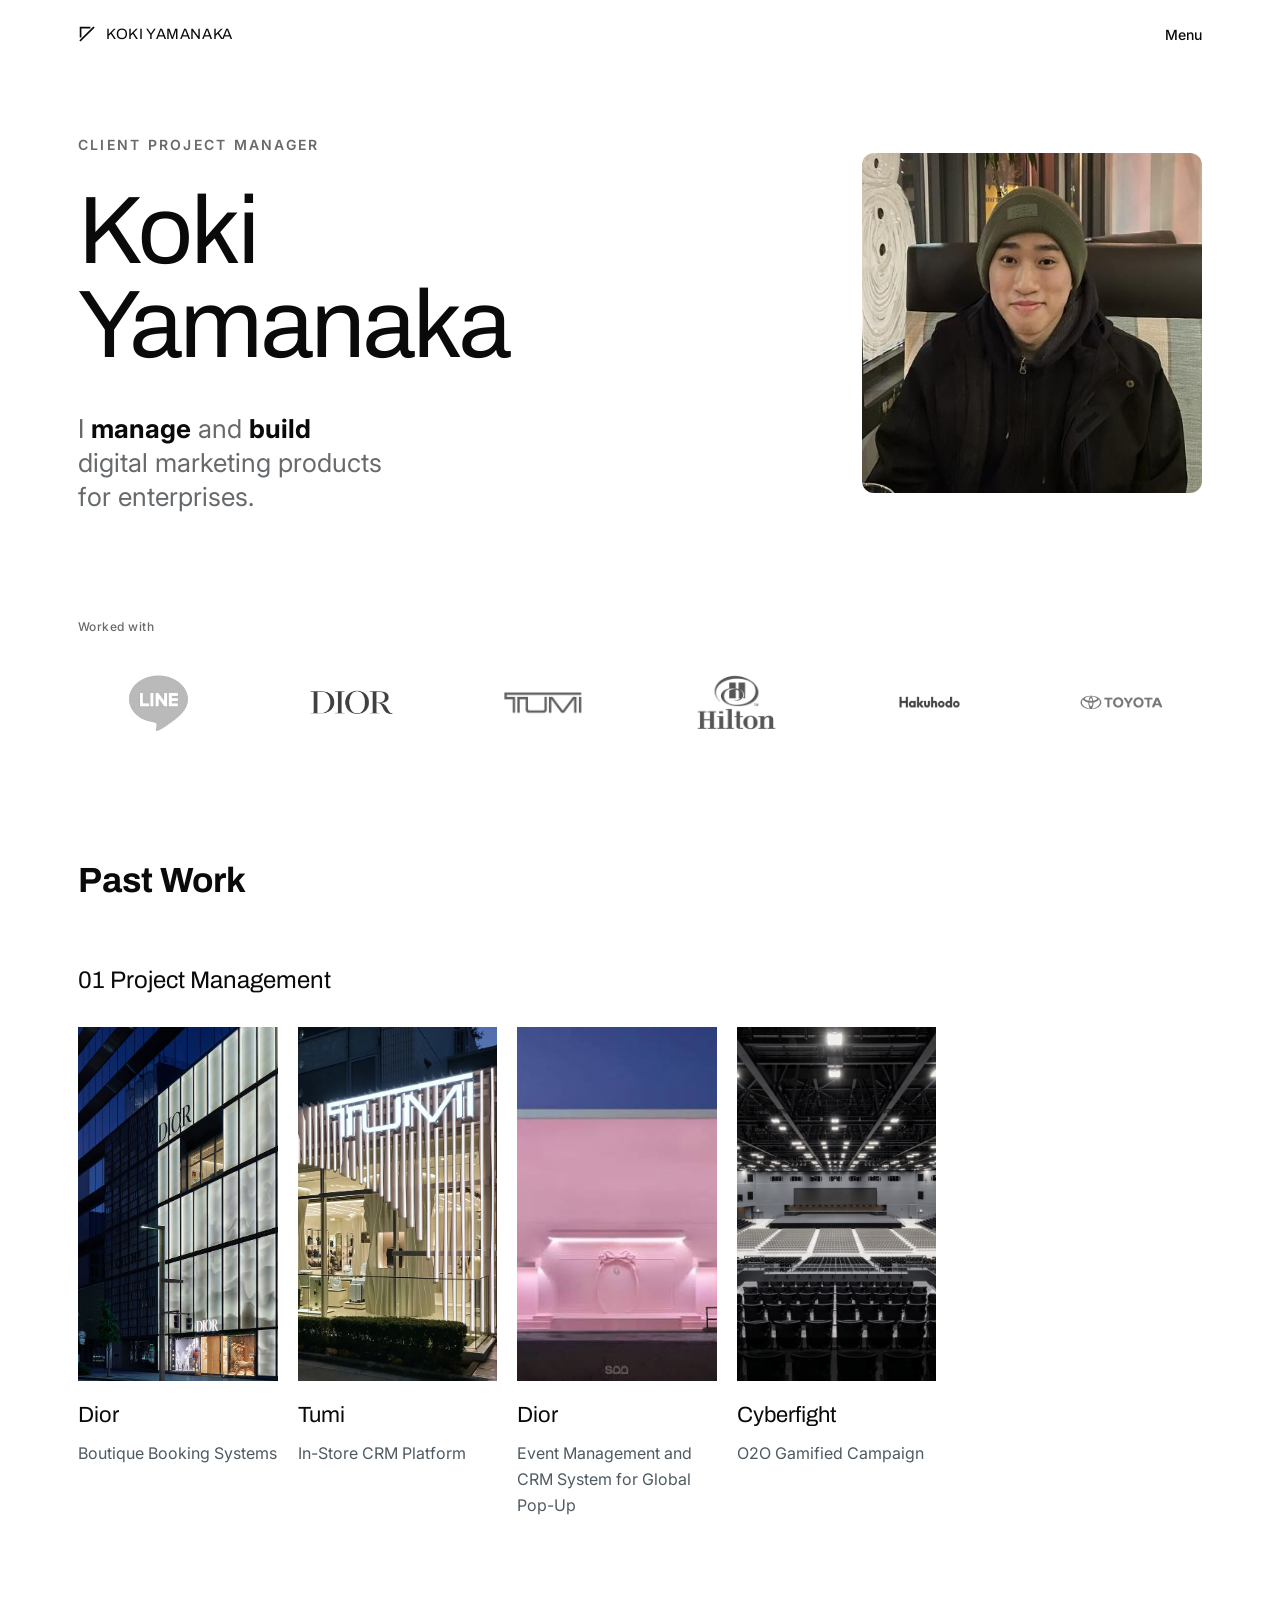
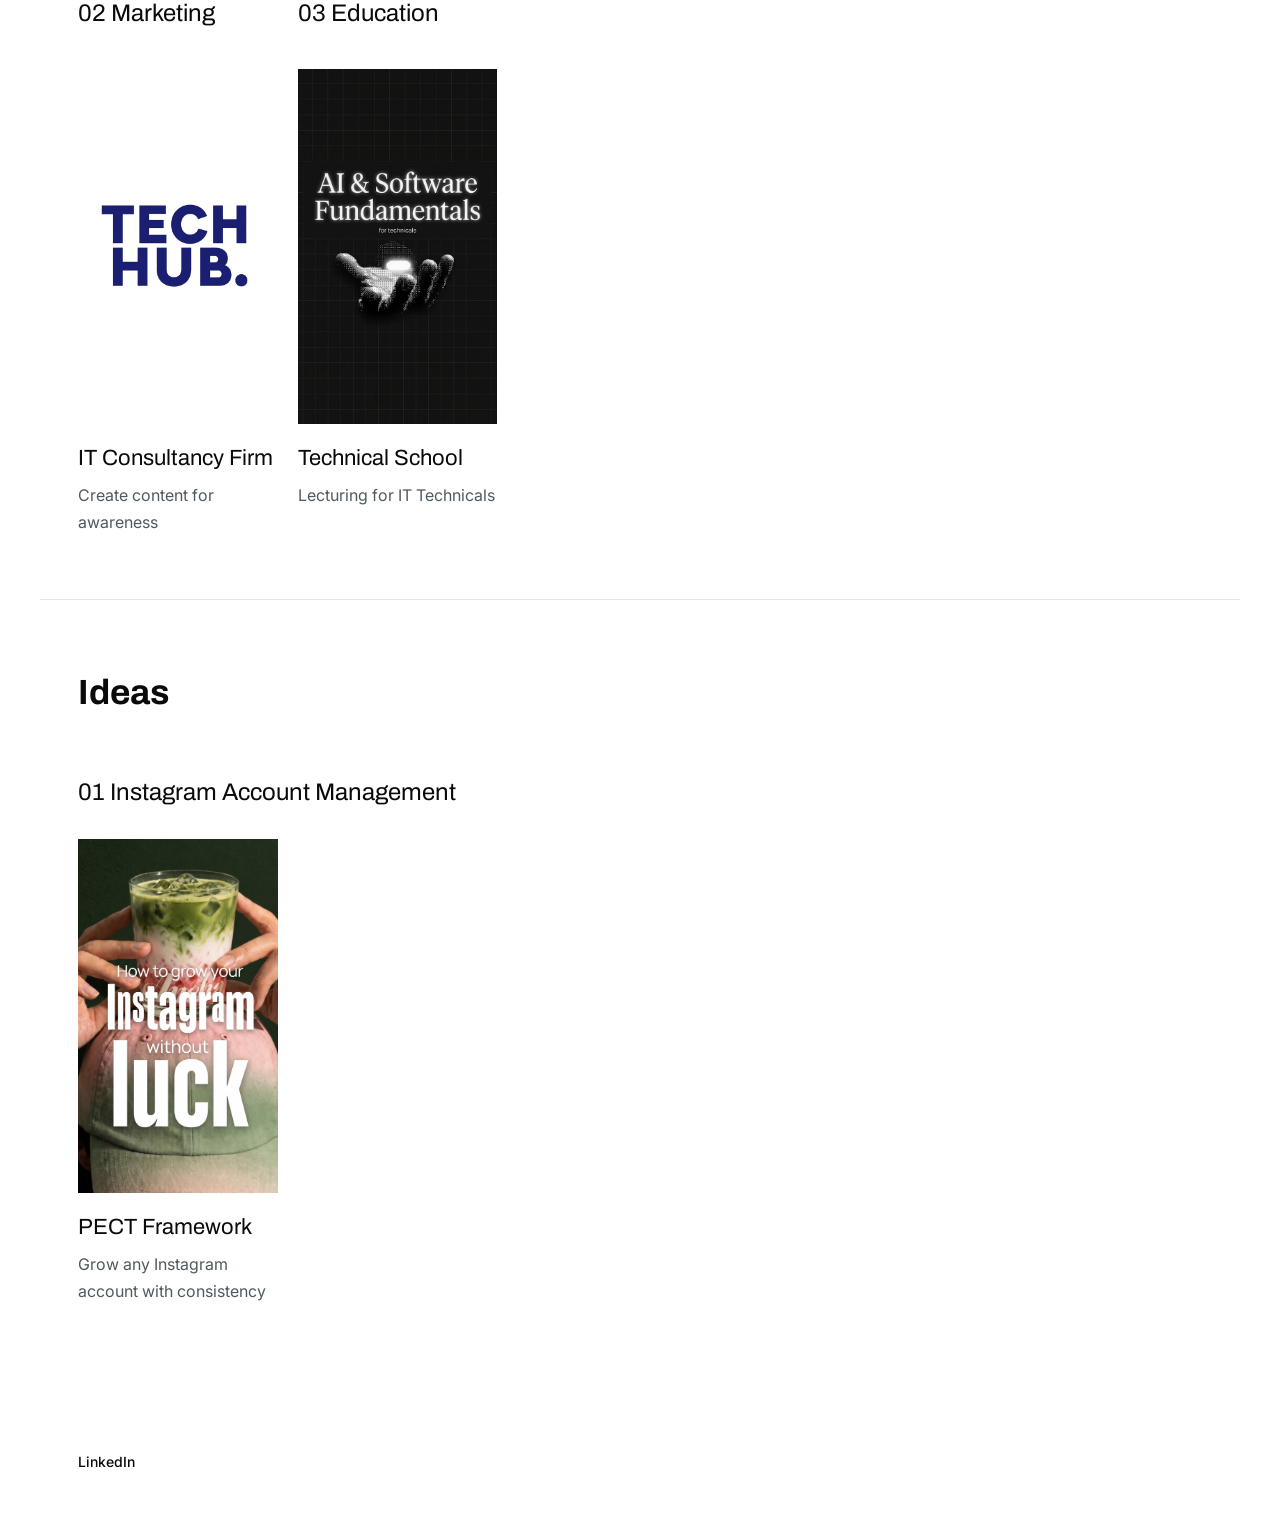
==== commit 95665ff0: "Add Ideas section and PECT Framework page, update Education card and layout tweaks Co-Authored-By: C" ====
--- a/index.html
+++ b/index.html
@@ -8,7 +8,7 @@
 <link rel="preconnect" href="https://fonts.googleapis.com">
 <link rel="preconnect" href="https://fonts.gstatic.com" crossorigin>
 <link rel="stylesheet" href="https://fonts.googleapis.com/css2?family=Archivo:wght@400;600;700&family=Inter:wght@400;500;600;700&display=swap">
-<link rel="stylesheet" href="case-study.css?v=38">
+<link rel="stylesheet" href="case-study.css?v=67">
 </head>
 <body class="cs-page">
 
@@ -49,6 +49,7 @@
   <!-- ========== WORKED WITH ========== -->
   <section class="worked-with" aria-label="Clients I have worked with">
    <div class="cs-container">
+    <p class="worked-with-label">Worked with</p>
     <ul class="logo-strip">
       <li class="logo-slot">
         <img src="images/clients/line.png" alt="LINE" hidden>
@@ -80,9 +81,9 @@
 
   <!-- ========== WORK LIST ========== -->
   <section class="cs-section cs-container" id="work">
-    <h2 class="cs-section-title">Work</h2>
-    <div class="cs-section-body">
-      <p>Project Management</p>
+    <h2 class="cs-section-title">Past Work</h2>
+    <div class="cs-section-body work-group-label">
+      <p>01 Project Management</p>
     </div>
 
     <div class="work-list">
@@ -135,43 +136,66 @@
 
     </div>
 
+    <!-- one row; each card carries its own group label -->
+    <div class="work-list work-list--labeled">
+
+      <div class="work-col">
+        <div class="cs-section-body work-group-label">
+          <p>02 Marketing</p>
+        </div>
+        <a class="work-item" href="novatrade.html">
+          <figure class="media-slot media-slot--fit" style="--ar: 16/10;">
+            <img src="images/novatrade/hero-2.jpg" alt="Novatrade">
+            <figcaption>Novatrade</figcaption>
+          </figure>
+          <div class="work-item-text">
+            <h3>IT Consultancy Firm</h3>
+            <p>Create content for awareness</p>
+          </div>
+        </a>
+      </div>
+
+      <div class="work-col" id="education">
+        <div class="cs-section-body work-group-label">
+          <p>03 Education</p>
+        </div>
+        <a class="work-item" href="technical-school.html">
+          <figure class="media-slot" style="--ar: 16/10;">
+            <img src="images/technical-school/fundamentals-card.png" alt="AI &amp; Software Fundamentals">
+            <figcaption>Technical School</figcaption>
+          </figure>
+          <div class="work-item-text">
+            <h3>Technical School</h3>
+            <p>Lecturing for IT Technicals</p>
+          </div>
+        </a>
+      </div>
+
+    </div>
+  </section>
+
+  <!-- ========== IDEAS ========== -->
+  <section class="cs-section cs-container" id="ideas">
+    <h2 class="cs-section-title">Ideas</h2>
+
     <div class="cs-section-body work-group-label">
-      <p>Content-Based Marketing</p>
+      <p>01 Instagram Account Management</p>
     </div>
 
     <div class="work-list">
 
-      <a class="work-item" href="novatrade.html">
-        <figure class="media-slot media-slot--fit" style="--ar: 16/10;">
-          <img src="images/novatrade/hero-2.jpg" alt="Novatrade">
-          <figcaption>Novatrade</figcaption>
-        </figure>
-        <div class="work-item-text">
-          <h3>Novatrade: IT Consultancy Firm</h3>
-          <p>Awareness and Traffic Generation</p>
-        </div>
-      </a>
-
-      <!-- TODO: add marketing projects here -->
-
-    </div>
-
-    <div class="cs-section-body work-group-label" id="education">
-      <p>Education</p>
-    </div>
-
-    <div class="work-list">
-
-      <a class="work-item" href="technical-school.html">
-        <figure class="media-slot" style="--ar: 16/10;">
-          <img src="images/technical-school/hero.jpeg" alt="Technical school lecture">
-          <figcaption>Technical School</figcaption>
-        </figure>
-        <div class="work-item-text">
-          <h3>Technical School</h3>
-          <p>Lecturing for IT Technicals</p>
-        </div>
-      </a>
+      <a class="work-item" href="pect.html">
+        <figure class="media-slot" style="--ar: 16/10;">
+          <img src="images/pect/hero.jpg" alt="How to grow your Instagram without luck">
+          <figcaption>PECT Framework</figcaption>
+        </figure>
+        <div class="work-item-text">
+          <h3>PECT Framework</h3>
+          <p>Grow any Instagram account with consistency</p>
+        </div>
+      </a>
+
+      <!-- TODO: add more ideas here -->
 
     </div>
   </section>
--- a/case-study.css
+++ b/case-study.css
@@ -228,6 +228,66 @@
   font-size: clamp(24px, 3vw, 32px);
   color: var(--cs-text);
   margin: 0 0 var(--cs-space-title-body);
+}
+
+/* homepage group labels (h2 level, under the 35px "Past Work" h1) */
+#work .work-group-label p,
+#ideas .work-group-label p {
+  font-family: var(--cs-font-display);
+  font-size: 24px;
+  font-weight: 400;
+  line-height: 1.2;
+  color: var(--cs-text);
+  margin: 0;
+}
+
+/* row where every card has its own group label above it */
+.work-col {
+  flex: 0 0 calc((100% - 60px) / 4 * 0.75);
+  min-width: 0;
+}
+.work-col .work-item { flex: none; width: 100%; }
+.work-col .work-group-label { margin-bottom: 32px; min-height: 2.4em; }
+.work-list--labeled { margin-top: 48px; }
+@media (max-width: 900px) {
+  .work-col { flex-basis: calc((100% - 20px) / 2.4 * 0.75); }
+}
+
+/* Ideas section body copy */
+#ideas .work-group-label { margin-top: 32px; }
+.idea-body { margin-top: 20px; }
+.idea-body p { margin: 0 0 16px; }
+.idea-body ul { margin: 0; padding-left: 20px; }
+.idea-body li + li { margin-top: 12px; }
+.idea-body strong { color: var(--cs-text); font-weight: 600; }
+
+/* show the whole picture (no crop) on a dark card */
+.media-slot.media-slot--contain > img { object-fit: contain; }
+
+/* PECT page: portrait (9:16) hero kept whole, not cropped */
+.pect-hero { max-width: 420px; }
+
+/* phones: wider cards and smaller card text so titles don't collide */
+@media (max-width: 560px) {
+  .work-item,
+  .work-col { flex-basis: 44%; }
+  #work .work-group-label p,
+  #ideas .work-group-label p { font-size: 18px; }
+  .work-item .work-item-text h3 { font-size: 17px; overflow-wrap: anywhere; }
+  .work-item .work-item-text p { font-size: 14px; }
+}
+
+/* homepage: divider line before the Ideas section */
+#ideas { border-top: 1px solid var(--cs-line); }
+
+/* homepage: no divider line above the footer */
+#ideas + .cs-footer { border-top: 0; }
+
+/* homepage "Work" heading */
+#work .cs-section-title,
+#ideas .cs-section-title {
+  font-size: 35px;
+  font-weight: 700;
 }
 
 .cs-section-body {
@@ -792,7 +852,12 @@
 
 /* second and later work groups (e.g. Marketing) sit clear of the list above */
 .work-list + .work-group-label {
-  margin-top: 96px;
+  margin-top: 48px;
+}
+
+/* spacing under each row of cards, before the next group (no divider line) */
+#work .work-list:not(:last-child) {
+  padding-bottom: 48px;
 }
 
 /* zoomed-out card image: show the whole picture instead of cropping it */
@@ -838,8 +903,14 @@
 /* ---- "I worked with" logo strip ---- */
 .worked-with {
   background: var(--cs-bg);
-  border-top: 1px solid var(--cs-line);
   padding: 40px 0;
+}
+.worked-with-label {
+  margin: 0 0 20px;
+  font-size: 12px;
+  font-weight: 500;
+  letter-spacing: .04em;
+  color: var(--cs-meta);
 }
 .logo-strip {
   list-style: none;
@@ -872,9 +943,9 @@
 @media (max-width: 560px) {
   .home-hero { gap: 14px; padding-top: 40px; padding-bottom: 40px; }
   .home-hero-photo { width: 30vw; border-radius: 10px; }
-  .home-hero-role { margin-bottom: 18px; letter-spacing: .1em; }
-  .home-hero-name { font-size: 11.5vw; margin-bottom: 24px; }
-  .home-hero-tagline { font-size: clamp(14px, 4vw, 17px); }
+  .home-hero .home-hero-role { margin-bottom: 18px; letter-spacing: .1em; }
+  .home-hero .home-hero-name { font-size: min(11.5vw, 48px); margin-bottom: 24px; }
+  .home-hero .home-hero-tagline { font-size: clamp(14px, 4vw, 17px); }
 }
 .home-hero-role {
   margin: 0 0 28px;
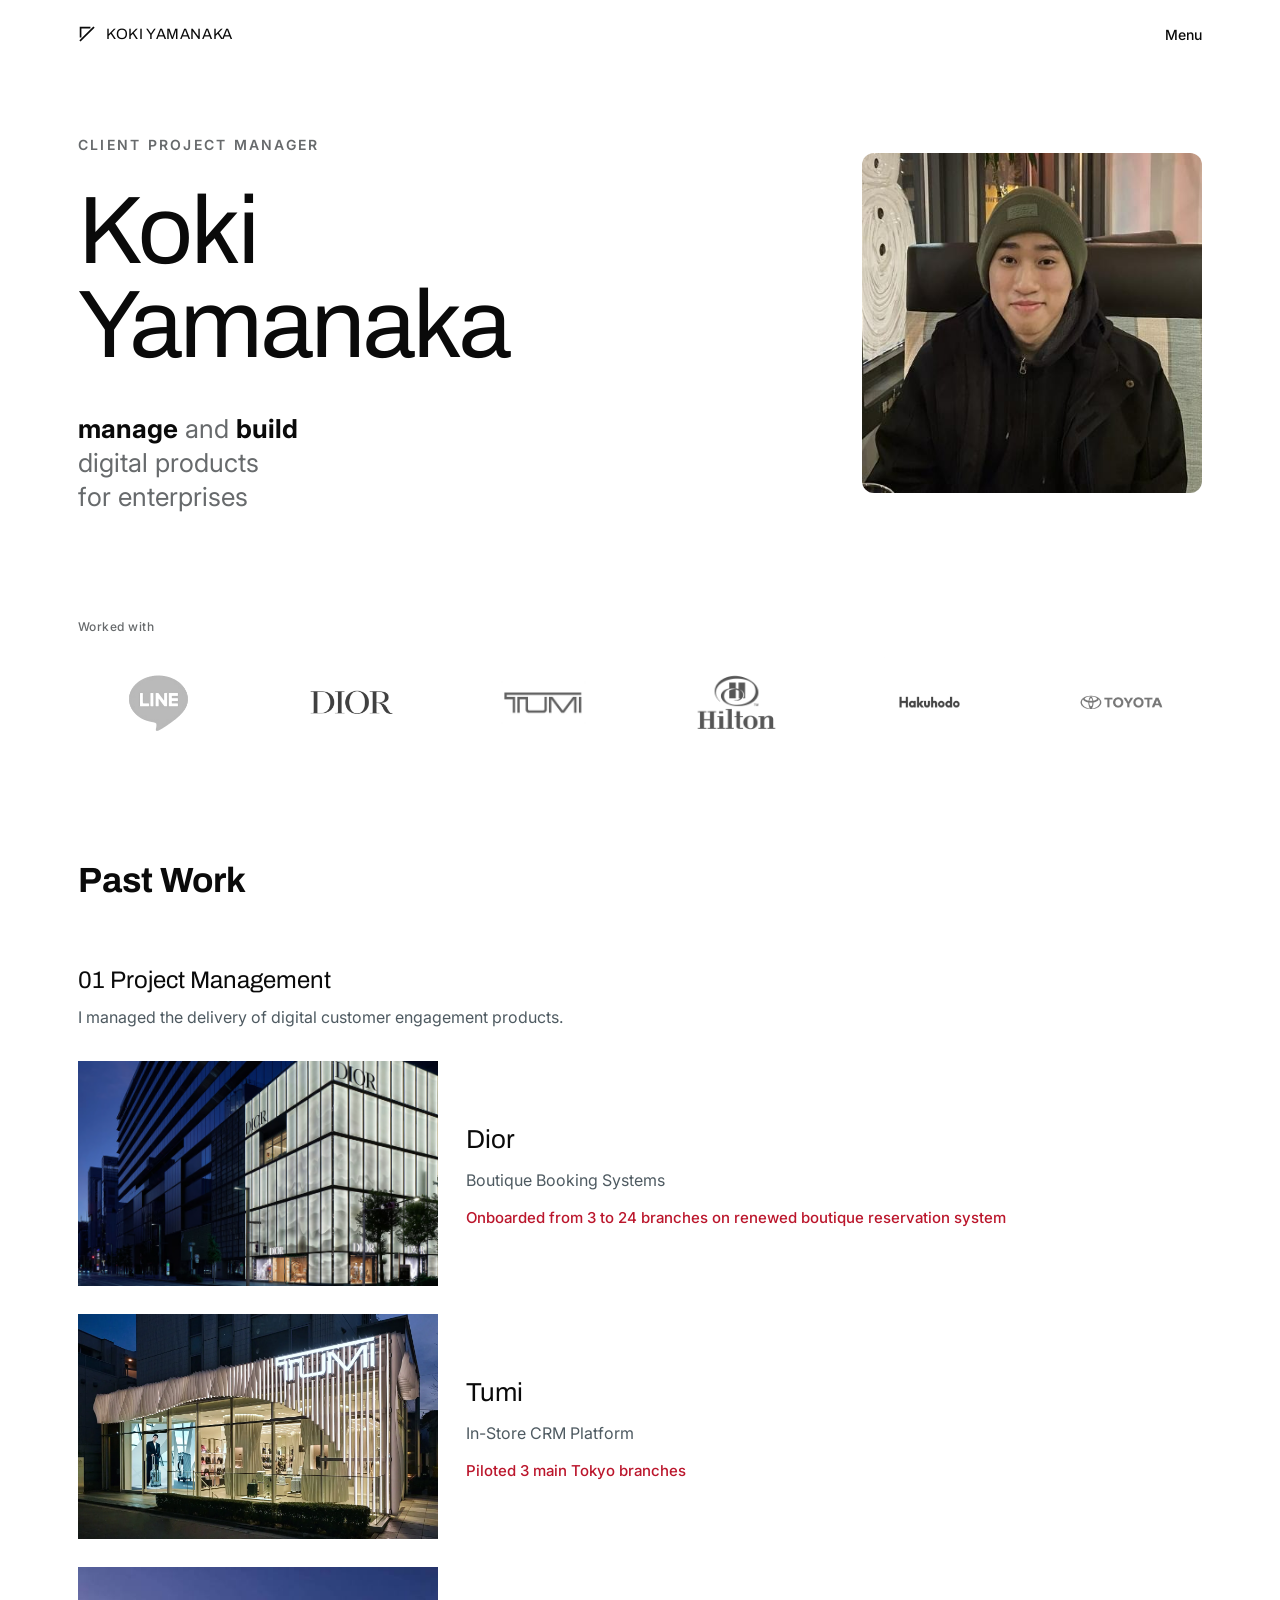
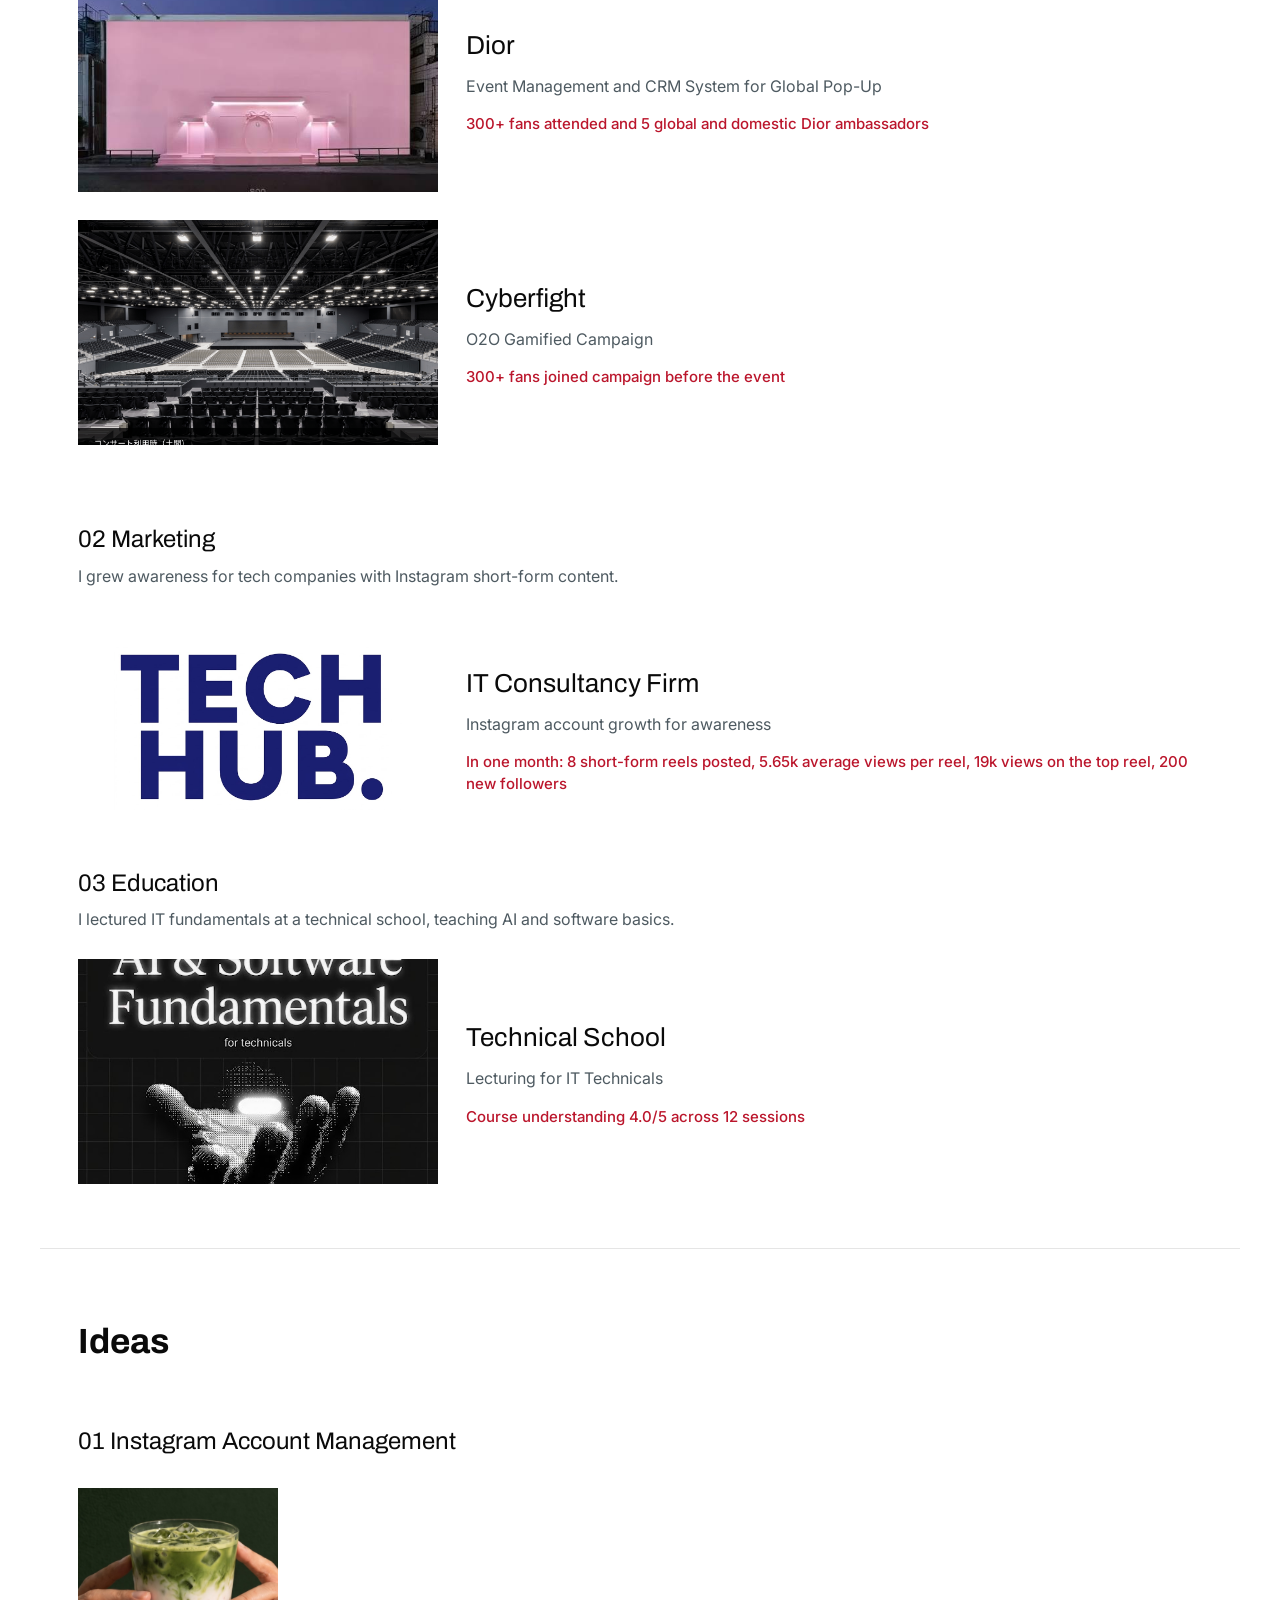
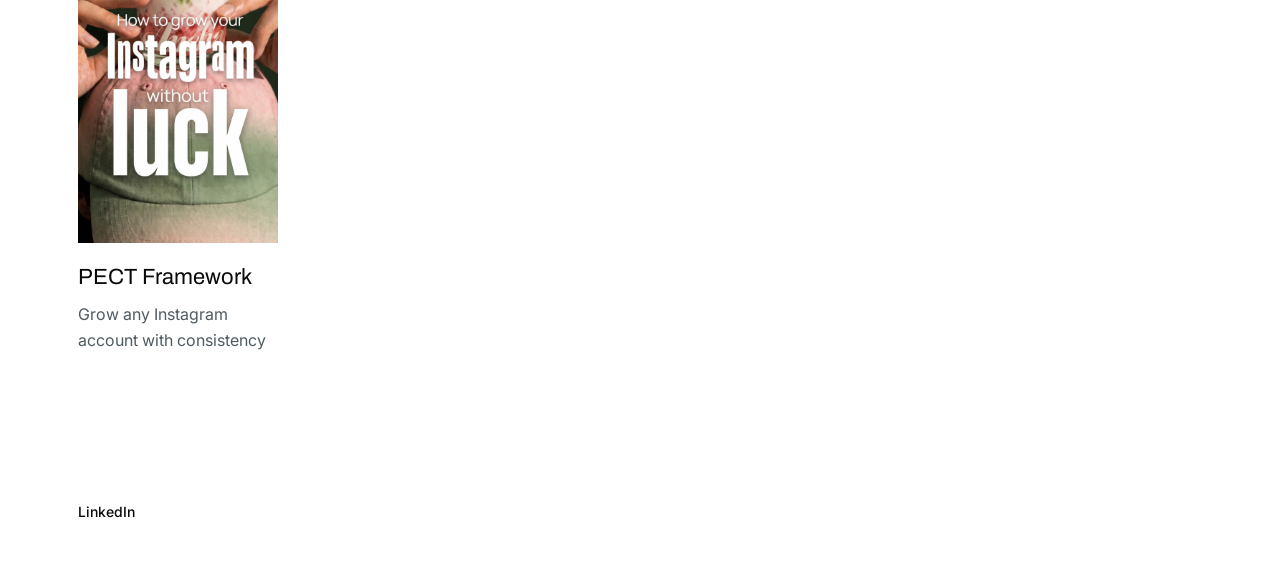
==== commit 586c4016: "Redesign Past Work cards as wide stacked rows, add result lines and section intros, update Novatrade" ====
--- a/index.html
+++ b/index.html
@@ -8,7 +8,7 @@
 <link rel="preconnect" href="https://fonts.googleapis.com">
 <link rel="preconnect" href="https://fonts.gstatic.com" crossorigin>
 <link rel="stylesheet" href="https://fonts.googleapis.com/css2?family=Archivo:wght@400;600;700&family=Inter:wght@400;500;600;700&display=swap">
-<link rel="stylesheet" href="case-study.css?v=67">
+<link rel="stylesheet" href="case-study.css?v=72">
 </head>
 <body class="cs-page">
 
@@ -41,7 +41,7 @@
     <div class="home-hero-text">
       <p class="home-hero-role">Client Project Manager</p>
       <h1 class="home-hero-name">Koki<br>Yamanaka</h1>
-      <p class="home-hero-tagline">I <strong>manage</strong> and <strong>build</strong><br>digital marketing products<br>for enterprises.</p>
+      <p class="home-hero-tagline"><strong>manage</strong> and <strong>build</strong><br>digital products<br>for enterprises</p>
     </div>
     <img class="home-hero-photo" src="images/hero-portrait.jpg" alt="Portrait of Koki Yamanaka">
   </section>
@@ -85,6 +85,7 @@
     <div class="cs-section-body work-group-label">
       <p>01 Project Management</p>
     </div>
+    <p class="work-group-intro">I managed the delivery of digital customer engagement products.</p>
 
     <div class="work-list">
 
@@ -96,6 +97,7 @@
         <div class="work-item-text">
           <h3>Dior</h3>
           <p>Boutique Booking Systems</p>
+          <p class="work-item-result">Onboarded from 3 to 24 branches on renewed boutique reservation system</p>
         </div>
       </a>
 
@@ -107,6 +109,7 @@
         <div class="work-item-text">
           <h3>Tumi</h3>
           <p>In-Store CRM Platform</p>
+          <p class="work-item-result">Piloted 3 main Tokyo branches</p>
         </div>
       </a>
 
@@ -118,6 +121,7 @@
         <div class="work-item-text">
           <h3>Dior</h3>
           <p>Event Management and CRM System for Global Pop-Up</p>
+          <p class="work-item-result">300+ fans attended and 5 global and domestic Dior ambassadors</p>
         </div>
       </a>
 
@@ -129,6 +133,7 @@
         <div class="work-item-text">
           <h3>Cyberfight</h3>
           <p>O2O Gamified Campaign</p>
+          <p class="work-item-result">300+ fans joined campaign before the event</p>
         </div>
       </a>
 
@@ -143,6 +148,7 @@
         <div class="cs-section-body work-group-label">
           <p>02 Marketing</p>
         </div>
+        <p class="work-group-intro">I grew awareness for tech companies with Instagram short-form content.</p>
         <a class="work-item" href="novatrade.html">
           <figure class="media-slot media-slot--fit" style="--ar: 16/10;">
             <img src="images/novatrade/hero-2.jpg" alt="Novatrade">
@@ -150,7 +156,8 @@
           </figure>
           <div class="work-item-text">
             <h3>IT Consultancy Firm</h3>
-            <p>Create content for awareness</p>
+            <p>Instagram account growth for awareness</p>
+            <p class="work-item-result">In one month: 8 short-form reels posted, 5.65k average views per reel, 19k views on the top reel, 200 new followers</p>
           </div>
         </a>
       </div>
@@ -159,6 +166,7 @@
         <div class="cs-section-body work-group-label">
           <p>03 Education</p>
         </div>
+        <p class="work-group-intro">I lectured IT fundamentals at a technical school, teaching AI and software basics.</p>
         <a class="work-item" href="technical-school.html">
           <figure class="media-slot" style="--ar: 16/10;">
             <img src="images/technical-school/fundamentals-card.png" alt="AI &amp; Software Fundamentals">
@@ -167,6 +175,7 @@
           <div class="work-item-text">
             <h3>Technical School</h3>
             <p>Lecturing for IT Technicals</p>
+            <p class="work-item-result">Course understanding 4.0/5 across 12 sessions</p>
           </div>
         </a>
       </div>
--- a/case-study.css
+++ b/case-study.css
@@ -988,3 +988,64 @@
 /* LINE jpg has an off-white background: lift it to pure white so no box shows */
 .logo-slot img[src$=".jpg"] { filter: grayscale(1) brightness(1.06) contrast(1.4); opacity: 1; }
 .logo-slot img { height: 100%; width: auto; max-width: 100%; object-fit: contain; filter: grayscale(1); mix-blend-mode: multiply; opacity: .75; }
+
+/* ---- uniform card width: every card in every row is the same size ---- */
+.work-list { --card-w: calc((100% - 60px) / 4 * 0.75); }
+.work-list > .work-item,
+.work-list > .work-col { flex: 0 0 var(--card-w); min-width: 0; }
+@media (max-width: 900px) {
+  .work-list { --card-w: calc((100% - 20px) / 2.4 * 0.75); }
+}
+@media (max-width: 560px) {
+  .work-list { --card-w: 44%; }
+}
+
+/* ---- homepage Past Work: wide, short cards stacked vertically (#work only) ---- */
+#work .work-list,
+#work .work-list--labeled {
+  flex-direction: column;
+  overflow: visible;
+  gap: 28px;
+}
+#work .work-list > .work-item,
+#work .work-list > .work-col { flex: none; width: 100%; }
+#work .work-col .work-item { width: 100%; }
+#work .work-col .work-group-label { margin-bottom: 20px; min-height: 0; }
+#work .work-item {
+  display: grid;
+  grid-template-columns: minmax(0, 360px) 1fr;
+  gap: 28px;
+  align-items: center;
+}
+/* ~40% shorter than the old 9:16 card */
+#work .work-item .media-slot { aspect-ratio: 16 / 10; margin: 0; }
+#work .work-item-text { margin-top: 0; }
+#work .work-item-text h3 { font-size: 26px; }
+#work .work-item-result {
+  margin-top: 14px;
+  font-family: "Inter", system-ui, sans-serif;
+  font-size: 15px;
+  font-weight: 500;
+  line-height: 1.45;
+  letter-spacing: 0;
+  color: var(--cs-accent);
+}
+@media (max-width: 560px) {
+  #work .work-item { grid-template-columns: 1fr; gap: 14px; }
+  #work .work-item .media-slot { aspect-ratio: 16 / 9; }
+  #work .work-item-text h3 { font-size: 20px; }
+  #work .work-item-result { font-size: 14px; }
+}
+
+/* one-to-two sentence intro under each Past Work group label */
+#work .work-group-intro {
+  margin: 10px 0 28px;
+  max-width: 62ch;
+  font-size: 16px;
+  line-height: 1.5;
+  color: var(--cs-body);
+}
+#work .work-col .work-group-label { margin-bottom: 0; }
+@media (max-width: 560px) {
+  #work .work-group-intro { font-size: 15px; margin-bottom: 20px; }
+}
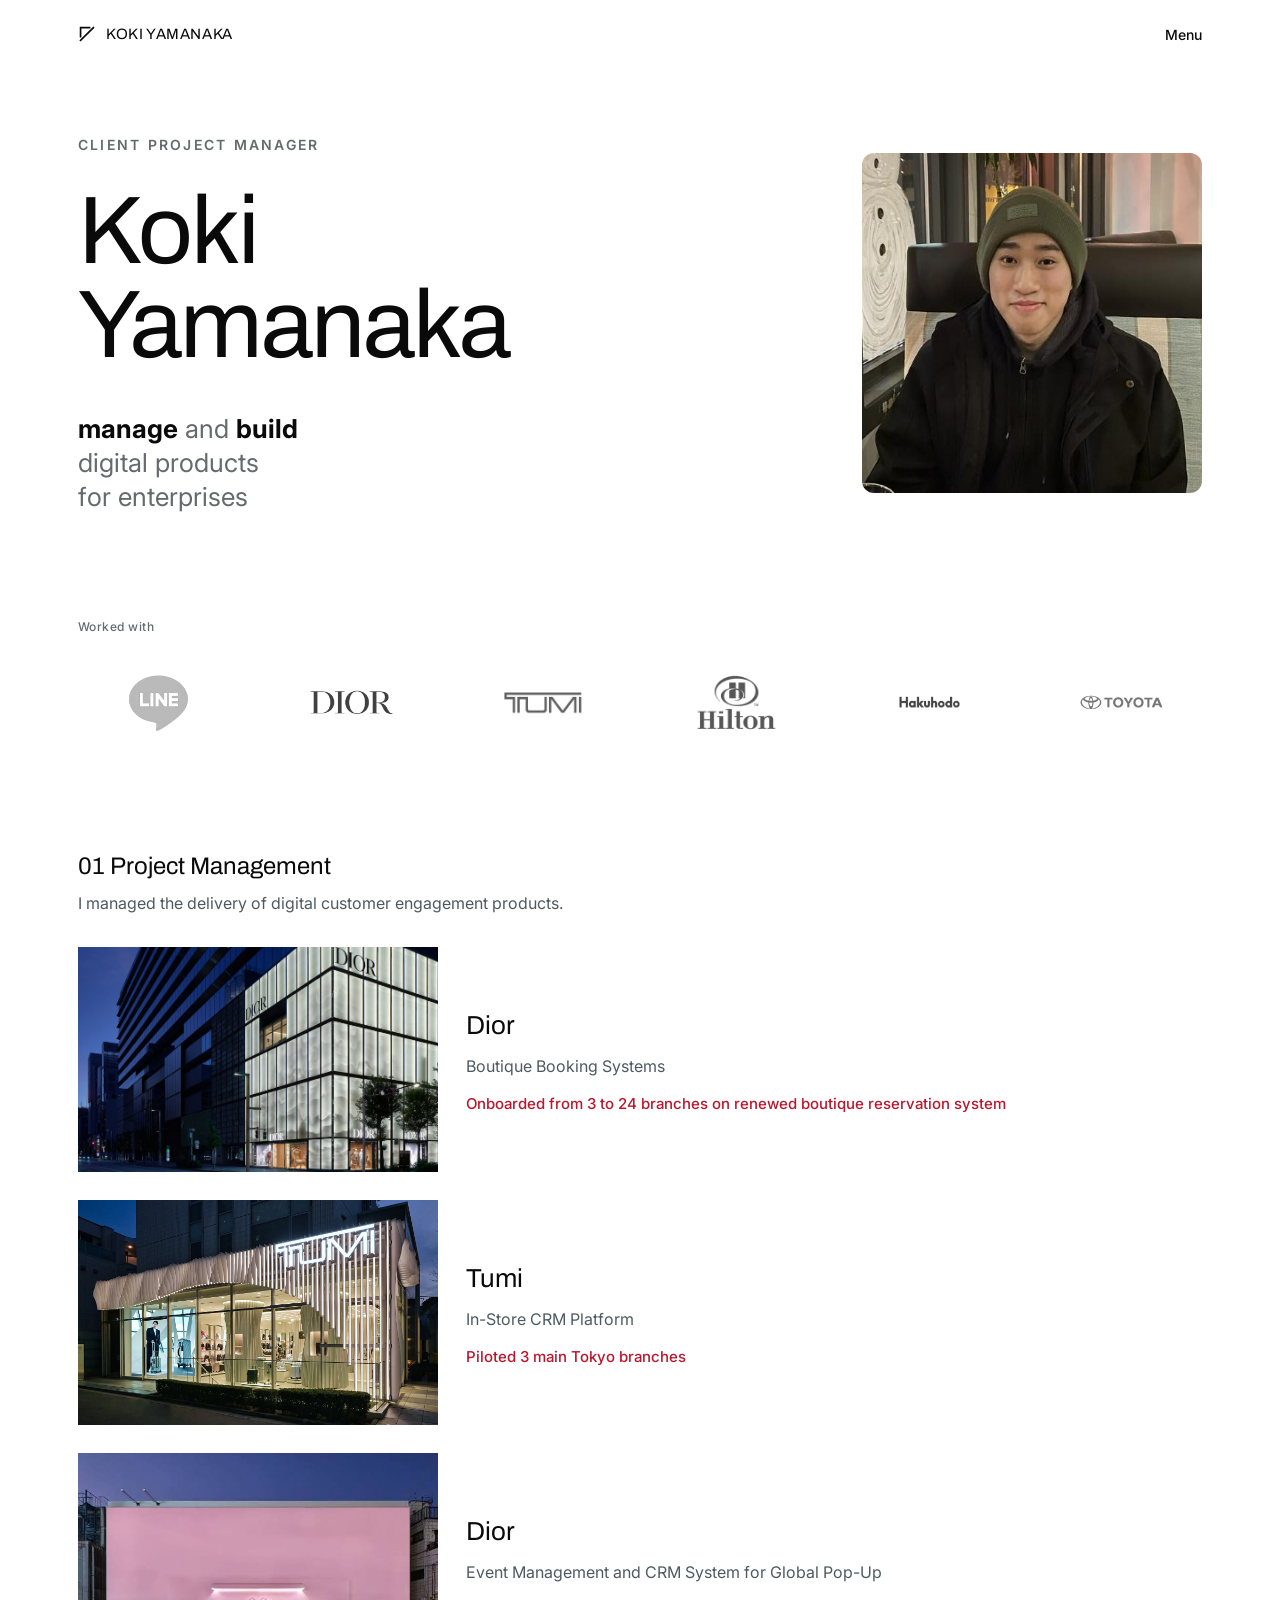
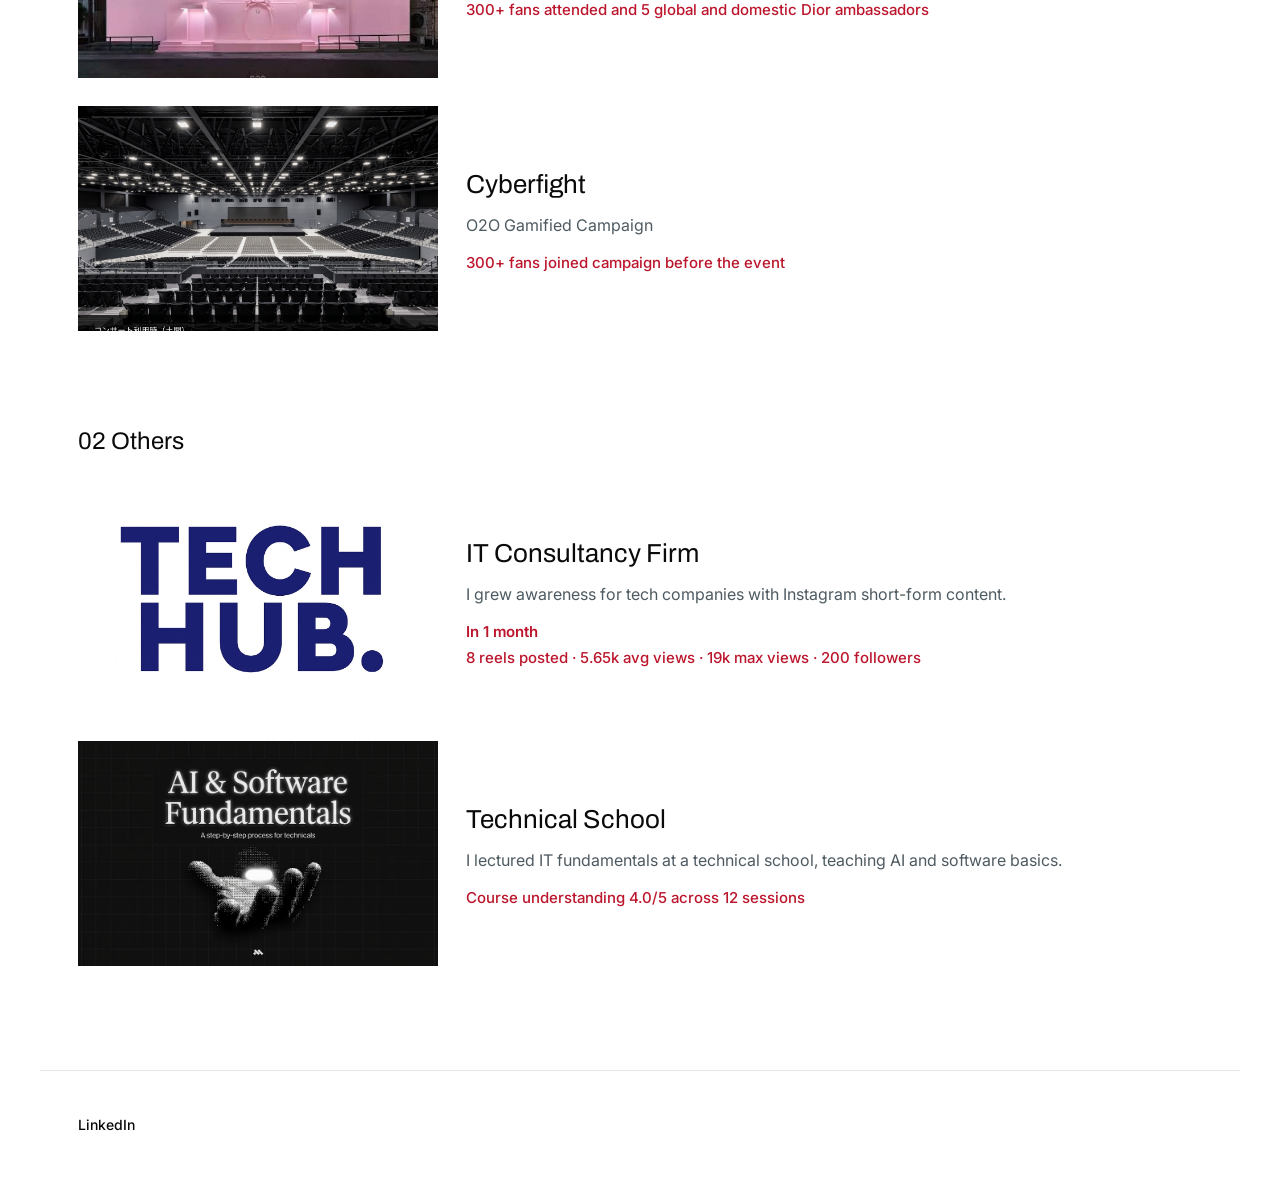
==== commit f807c134: "Add short-form video page, merge Others section, mobile spacing, menu changes Co-Authored-By: Claude" ====
--- a/index.html
+++ b/index.html
@@ -8,7 +8,7 @@
 <link rel="preconnect" href="https://fonts.googleapis.com">
 <link rel="preconnect" href="https://fonts.gstatic.com" crossorigin>
 <link rel="stylesheet" href="https://fonts.googleapis.com/css2?family=Archivo:wght@400;600;700&family=Inter:wght@400;500;600;700&display=swap">
-<link rel="stylesheet" href="case-study.css?v=72">
+<link rel="stylesheet" href="case-study.css?v=83">
 </head>
 <body class="cs-page">
 
@@ -28,8 +28,8 @@
 
 <nav class="cs-menu" id="siteMenu" hidden>
   <div class="cs-menu-inner cs-container">
-    <a href="index.html">Portfolio</a>
-    <a href="about.html">Profile</a>
+    <a href="index.html">Profile</a>
+    <a href="reels.html">Short-Form Video</a>
     <a href="https://www.linkedin.com/in/koki-yamanaka-48b186243" target="_blank" rel="noopener">LinkedIn</a>
   </div>
 </nav>
@@ -81,7 +81,6 @@
 
   <!-- ========== WORK LIST ========== -->
   <section class="cs-section cs-container" id="work">
-    <h2 class="cs-section-title">Past Work</h2>
     <div class="cs-section-body work-group-label">
       <p>01 Project Management</p>
     </div>
@@ -141,70 +140,35 @@
 
     </div>
 
-    <!-- one row; each card carries its own group label -->
-    <div class="work-list work-list--labeled">
-
-      <div class="work-col">
-        <div class="cs-section-body work-group-label">
-          <p>02 Marketing</p>
-        </div>
-        <p class="work-group-intro">I grew awareness for tech companies with Instagram short-form content.</p>
-        <a class="work-item" href="novatrade.html">
-          <figure class="media-slot media-slot--fit" style="--ar: 16/10;">
-            <img src="images/novatrade/hero-2.jpg" alt="Novatrade">
-            <figcaption>Novatrade</figcaption>
-          </figure>
-          <div class="work-item-text">
-            <h3>IT Consultancy Firm</h3>
-            <p>Instagram account growth for awareness</p>
-            <p class="work-item-result">In one month: 8 short-form reels posted, 5.65k average views per reel, 19k views on the top reel, 200 new followers</p>
-          </div>
-        </a>
-      </div>
-
-      <div class="work-col" id="education">
-        <div class="cs-section-body work-group-label">
-          <p>03 Education</p>
-        </div>
-        <p class="work-group-intro">I lectured IT fundamentals at a technical school, teaching AI and software basics.</p>
-        <a class="work-item" href="technical-school.html">
-          <figure class="media-slot" style="--ar: 16/10;">
-            <img src="images/technical-school/fundamentals-card.png" alt="AI &amp; Software Fundamentals">
-            <figcaption>Technical School</figcaption>
-          </figure>
-          <div class="work-item-text">
-            <h3>Technical School</h3>
-            <p>Lecturing for IT Technicals</p>
-            <p class="work-item-result">Course understanding 4.0/5 across 12 sessions</p>
-          </div>
-        </a>
-      </div>
-
-    </div>
-  </section>
-
-  <!-- ========== IDEAS ========== -->
-  <section class="cs-section cs-container" id="ideas">
-    <h2 class="cs-section-title">Ideas</h2>
-
     <div class="cs-section-body work-group-label">
-      <p>01 Instagram Account Management</p>
-    </div>
-
-    <div class="work-list">
-
-      <a class="work-item" href="pect.html">
-        <figure class="media-slot" style="--ar: 16/10;">
-          <img src="images/pect/hero.jpg" alt="How to grow your Instagram without luck">
-          <figcaption>PECT Framework</figcaption>
-        </figure>
-        <div class="work-item-text">
-          <h3>PECT Framework</h3>
-          <p>Grow any Instagram account with consistency</p>
-        </div>
-      </a>
-
-      <!-- TODO: add more ideas here -->
+      <p>02 Others</p>
+    </div>
+
+    <div class="work-list" id="education">
+
+      <a class="work-item" href="novatrade.html">
+        <figure class="media-slot media-slot--fit" style="--ar: 16/10;">
+          <img src="images/novatrade/hero-2.jpg" alt="Novatrade">
+          <figcaption>Novatrade</figcaption>
+        </figure>
+        <div class="work-item-text">
+          <h3>IT Consultancy Firm</h3>
+          <p>I grew awareness for tech companies with Instagram short-form content.</p>
+          <p class="work-item-result"><span class="result-lead">In 1 month</span>8 reels posted · 5.65k avg views · 19k max views · 200 followers</p>
+        </div>
+      </a>
+
+      <a class="work-item" href="technical-school.html">
+        <figure class="media-slot" style="--ar: 16/10;">
+          <img src="images/technical-school/fundamentals-card-wide.png" alt="AI &amp; Software Fundamentals">
+          <figcaption>Technical School</figcaption>
+        </figure>
+        <div class="work-item-text">
+          <h3>Technical School</h3>
+          <p>I lectured IT fundamentals at a technical school, teaching AI and software basics.</p>
+          <p class="work-item-result">Course understanding 4.0/5 across 12 sessions</p>
+        </div>
+      </a>
 
     </div>
   </section>
--- a/case-study.css
+++ b/case-study.css
@@ -1049,3 +1049,92 @@
 @media (max-width: 560px) {
   #work .work-group-intro { font-size: 15px; margin-bottom: 20px; }
 }
+
+/* mobile: ~35% more white space between and inside the Past Work cards */
+@media (max-width: 560px) {
+  #work .work-list,
+  #work .work-list--labeled { gap: 38px; }
+  #work .work-item { gap: 19px; }
+  #work .work-item-result { margin-top: 19px; line-height: 1.6; }
+  #work .work-item-text h3 { margin-bottom: 8px; }
+  #work .work-group-intro { margin-bottom: 27px; }
+}
+
+/* "In 1 month" lead-in above the metrics line */
+#work .result-lead { display: block; margin-bottom: 4px; font-weight: 600; }
+
+/* short-form video page: three portrait videos side by side */
+.short-videos { display: grid; grid-template-columns: repeat(3, 1fr); gap: 20px; }
+.short-videos video { width: 100%; aspect-ratio: 9 / 16; object-fit: cover; background: #000; display: block; }
+@media (max-width: 560px) {
+  .short-videos { grid-template-columns: 1fr; gap: 24px; }
+}
+
+/* video file not added yet: dashed placeholder */
+.short-videos video.is-empty { background: var(--cs-slot-bg); outline: 1px dashed var(--cs-slot-border); outline-offset: -1px; }
+
+/* short-form video page: 3-column grid of cards (name, result, video) */
+.short-grid { display: grid; grid-template-columns: repeat(3, 1fr); gap: 40px 20px; }
+.short-card { min-width: 0; }
+.short-card h3 { font-family: var(--cs-font-display); font-weight: 400; font-size: 20px; color: var(--cs-text); margin: 0 0 6px; }
+.short-result { font-family: "Inter", system-ui, sans-serif; font-size: 14px; font-weight: 500; line-height: 1.5; color: var(--cs-accent); margin: 0 0 14px; }
+.short-result:empty { display: none; }
+.short-card h3 { margin-bottom: 14px; }
+.short-result:not(:empty) { margin-top: -8px; }
+.short-card video { width: 100%; aspect-ratio: 9 / 16; object-fit: cover; background: #000; display: block; }
+.short-card video.is-empty { background: var(--cs-slot-bg); outline: 1px dashed var(--cs-slot-border); outline-offset: -1px; }
+@media (max-width: 560px) { .short-grid { grid-template-columns: 1fr; gap: 36px; } }
+/* keep videos aligned across a row when a title wraps to two lines */
+@media (min-width: 561px) { .short-card h3 { min-height: 2.6em; margin-bottom: 8px; } .short-result:not(:empty) { margin-top: 0; } .short-result { min-height: 1.5em; display: block; } .short-result:empty { visibility: hidden; } }
+@media (min-width: 561px) {
+  .short-card h3 { min-height: 3.3em; }
+  .short-card .short-result, .short-card .short-result:empty { display: block; min-height: 1.5em; }
+  .short-card .short-result:empty { visibility: hidden; }
+}
+
+/* larger result text, tighter title-to-result spacing; rows aligned with subgrid */
+.short-card h3 { font-size: 20px; margin-bottom: 4px; }
+.short-card .short-result { font-size: 18px; font-weight: 600; line-height: 1.35; margin: 0 0 14px; }
+@media (min-width: 561px) {
+  .short-grid { row-gap: 0; }
+  .short-card { display: grid; grid-template-rows: subgrid; grid-row: span 3; row-gap: 0; margin-bottom: 44px; }
+  .short-card h3 { min-height: 0; }
+  .short-card .short-result, .short-card .short-result:empty { min-height: 0; }
+}
+@media (max-width: 560px) { .short-card .short-result { font-size: 17px; } }
+
+/* result + tools block: tools line in a muted colour, distinct from title and red result */
+.short-meta { margin: 0 0 14px; }
+.short-meta .short-result { margin: 0; }
+.short-tools { font-family: "Inter", system-ui, sans-serif; font-size: 16px; font-weight: 500; line-height: 1.4; color: #6b7280; margin: 4px 0 0; }
+@media (min-width: 561px) { .short-card .short-meta .short-result, .short-card .short-meta .short-result:empty { display: block; } }
+
+/* framework card: same card shape as the videos, image links to the PECT page */
+.framework-card { display: block; color: inherit; text-decoration: none; }
+@media (min-width: 561px) { .framework-card { display: grid; grid-template-rows: subgrid; grid-row: span 3; } }
+.framework-card img { width: 100%; aspect-ratio: 9 / 16; object-fit: cover; display: block; }
+.framework-card:hover h3 { color: var(--cs-accent); }
+
+/* framework card: wide landscape card (image left, text right) instead of 9:16 */
+#framework .short-grid { grid-template-columns: 1fr; }
+#framework .framework-card {
+  display: grid; grid-template-columns: minmax(0, 420px) 1fr; grid-template-rows: auto; grid-row: auto;
+  gap: 28px; align-items: center;
+}
+#framework .framework-card img { grid-column: 1; grid-row: 1 / span 2; aspect-ratio: 16 / 10; object-fit: cover; object-position: 50% 50%; }
+#framework .framework-card h3 { grid-column: 2; grid-row: 1; align-self: end; min-height: 0; margin: 0; font-size: 26px; }
+#framework .framework-card .short-meta { grid-column: 2; grid-row: 2; align-self: start; margin: 0; }
+@media (max-width: 560px) {
+  #framework .framework-card { grid-template-columns: 1fr; gap: 14px; }
+  #framework .framework-card img { grid-column: 1; grid-row: 2; }
+  #framework .framework-card h3 { grid-column: 1; grid-row: 1; }
+  #framework .framework-card .short-meta { grid-column: 1; grid-row: 3; }
+}
+
+.short-link { font-family: "Inter", system-ui, sans-serif; font-size: 15px; font-weight: 500; margin: 6px 0 0; }
+.short-link a { color: var(--cs-text); text-decoration: underline; text-underline-offset: 3px; }
+.short-link a:hover { color: var(--cs-accent); }
+
+/* Instagram icon next to a card title */
+.short-ig { display: inline-flex; vertical-align: -3px; margin-left: 6px; color: var(--cs-text); }
+.short-ig:hover { color: var(--cs-accent); }
